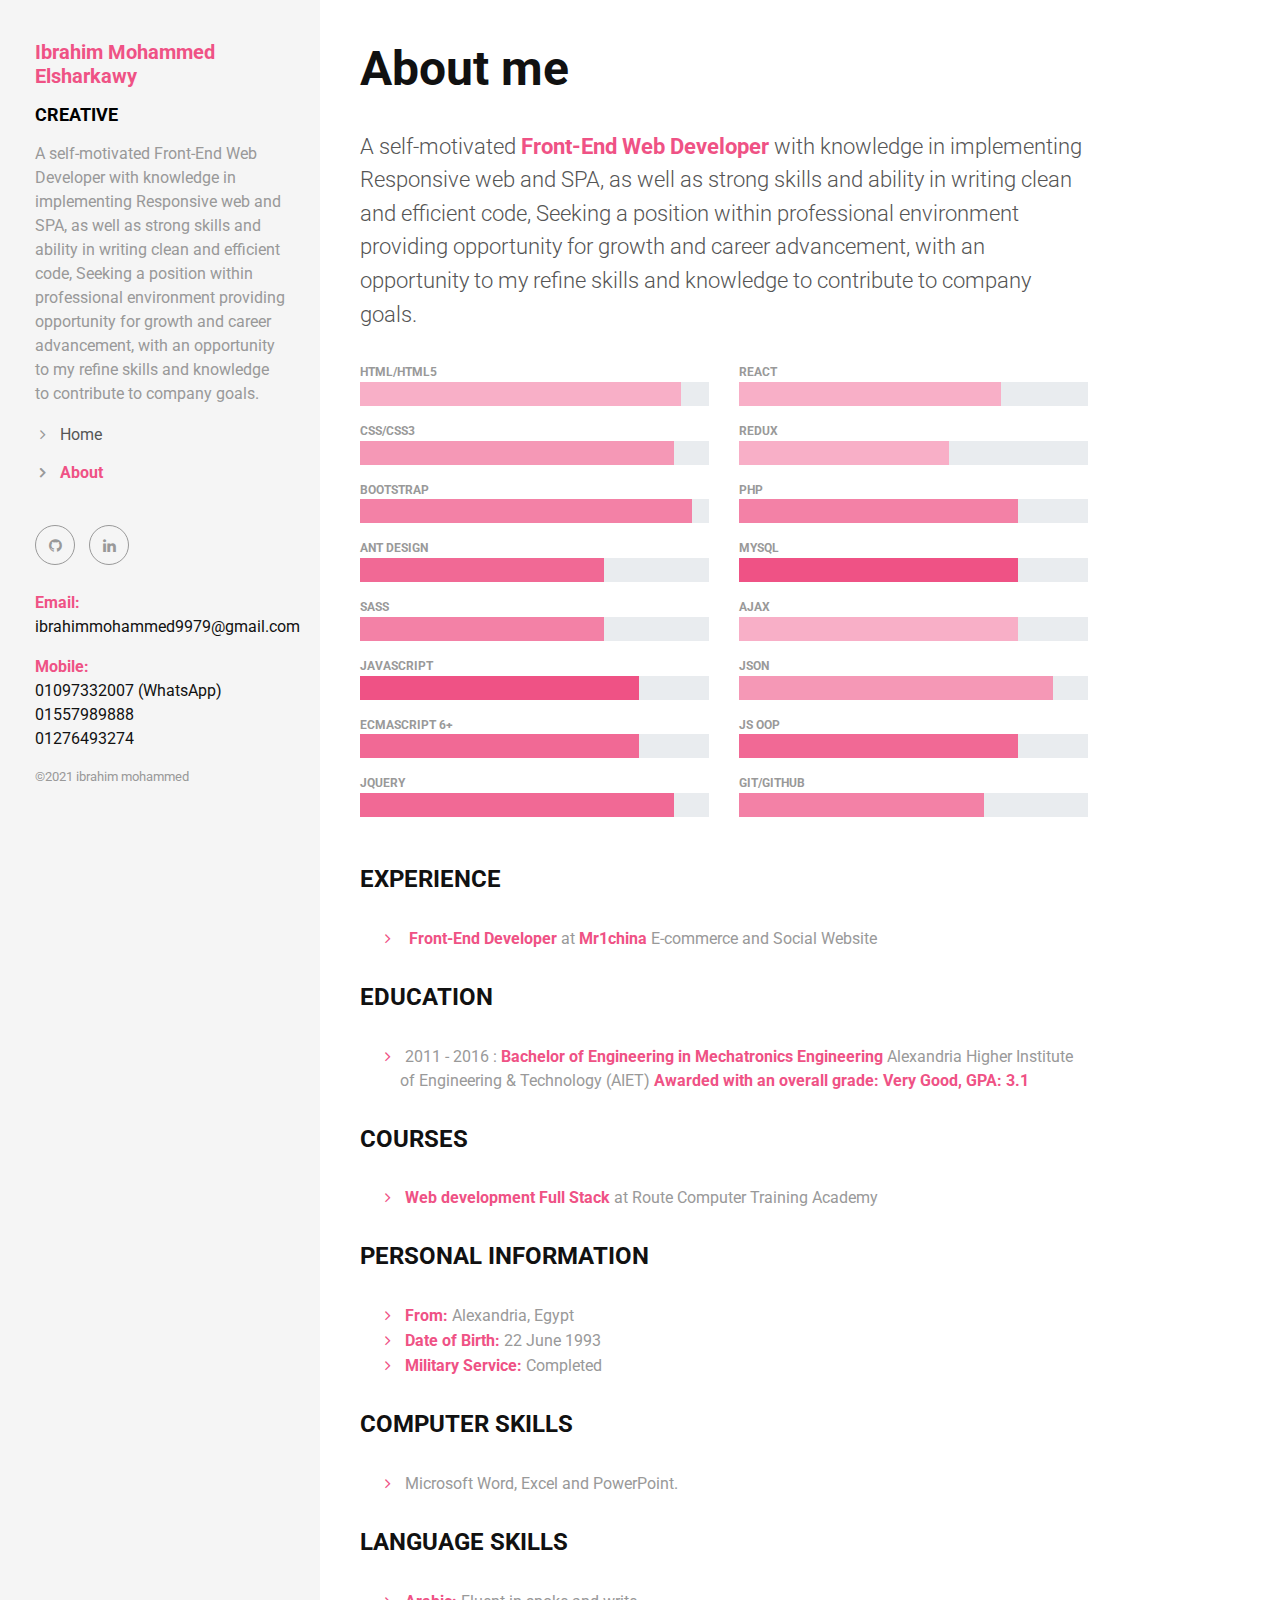
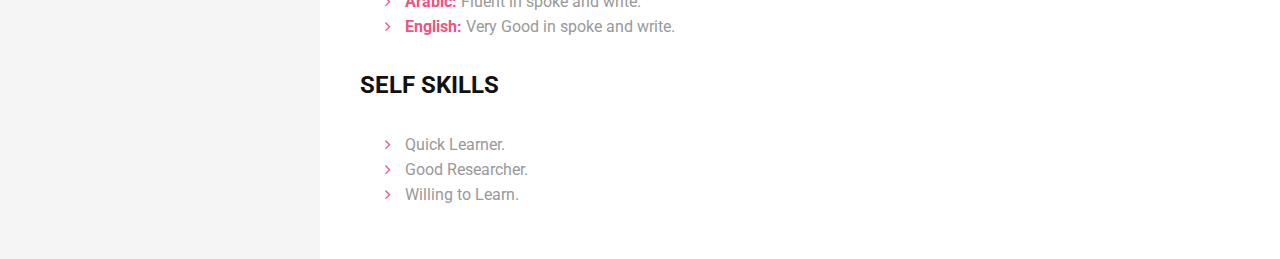
==== about.html @ ae492951 "ui" ====
<!DOCTYPE html>
<html>

</html>

<head>
  <meta charset="utf-8">
  <meta http-equiv="X-UA-Compatible" content="IE=edge">
  <title>Creative - Bootstrap Portfolio Theme by Bootstrapious.com</title>
  <meta name="description" content="">
  <meta name="viewport" content="width=device-width, initial-scale=1">
  <meta name="robots" content="all,follow">
  <!-- Bootstrap CSS-->
  <link rel="stylesheet" href="vendor/bootstrap/css/bootstrap.min.css">
  <!-- Font Awesome CSS-->
  <link rel="stylesheet" href="vendor/font-awesome/css/font-awesome.min.css">
  <!-- Google fonts - Roboto-->
  <link rel="stylesheet" href="https://fonts.googleapis.com/css?family=Roboto:400,300,700,400italic">
  <!-- owl carousel-->
  <link rel="stylesheet" href="vendor/owl.carousel/assets/owl.carousel.css">
  <link rel="stylesheet" href="vendor/owl.carousel/assets/owl.theme.default.css">
  <!-- theme stylesheet-->
  <link rel="stylesheet" href="css/style.default.css" id="theme-stylesheet">
  <!-- Custom stylesheet - for your changes-->
  <link rel="stylesheet" href="css/custom.css">
  <!-- Favicon-->
  <link rel="shortcut icon" href="img/favicon.png">
  <!-- Tweaks for older IEs-->
  <!--[if lt IE 9]>
    <script src="https://oss.maxcdn.com/html5shiv/3.7.3/html5shiv.min.js"></script>
    <script src="https://oss.maxcdn.com/respond/1.4.2/respond.min.js"></script><![endif]-->
</head>

<body>
  <div id="all">
    <div class="container-fluid">
      <div class="row row-offcanvas row-offcanvas-left">
        <!--   *** SIDEBAR ***-->
        <div id="sidebar" class="col-md-4 col-lg-3 sidebar-offcanvas">
          <div class="sidebar-content">
            <h5 class="pinkColor font-weight-bold">
              <a href="https://github.com/ibrahimmohammed11" target="-blank">
                Ibrahim Mohammed Elsharkawy
              </a>
            </h5>
            <h1 class="sidebar-heading"> <a href="index.html">Creative</a></h1>
            <p class="sidebar-p">
              A self-motivated Front-End Web Developer with knowledge in implementing Responsive web and SPA, as well as
              strong skills and ability in writing clean and efficient code, Seeking a position within professional
              environment providing opportunity for growth and career advancement, with an opportunity to my refine
              skills and knowledge to contribute to company goals.
            </p>
            <ul class="sidebar-menu">
              <!-- Link-->
              <li class="sidebar-item"><a href="index.html" class="sidebar-link">Home</a></li>
              <!-- Link-->
              <li class="sidebar-item"><a href="about.html" class="sidebar-link pinkColor font-weight-bold">About</a>
              </li>
            </ul>
            <p class="social">
              <a href="https://github.com/ibrahimmohammed11" target="-blank" data-animate-hover="pulse"
                class="external facebook">
                <i class="fa fa-github"></i>
              </a>
              <a href="https://www.linkedin.com/in/ibrahim-mohammed-306134209/" target="-blank"
                data-animate-hover="pulse" class="external gplus">
                <i class="fa fa-linkedin"></i>
              </a>
            </p>
            <p><span class="pinkColor font-weight-bold"> Email: </span>ibrahimmohammed9979@gmail.com</p>
            <ul class="list-unstyled"><span class="pinkColor font-weight-bold">Mobile:</span>
              <li>01097332007 (WhatsApp)</li>
              <li>01557989888</li>
              <li>01276493274</li>
            </ul>
            <div class="copyright text-center text-md-left">
              <p class="credit">&copy;2021 ibrahim mohammed</p>
            </div>
          </div>
        </div>
        <!--   *** SIDEBAR END ***  -->
        <!--   *** DETAIL ***-->
        <div class="col-md-8 col-lg-9 content-column white-background">
          <div class="small-navbar d-flex d-md-none">
            <button type="button" data-toggle="offcanvas" class="btn btn-outline-primary"> <i
                class="fa fa-align-left mr-2"></i>Menu</button>
            <h1 class="small-navbar-heading"> <a href="index.html">Creative </a></h1>
          </div>
          <div class="row">
            <div class="col-xl-10">
              <div class="content-column-content">
                <h1>About me</h1>
                <p class="lead">A self-motivated <strong class="pinkColor">Front-End Web Developer</strong> with
                  knowledge in implementing
                  Responsive web
                  and SPA, as well as strong skills and ability in writing clean and efficient code, Seeking a position
                  within professional environment providing opportunity for growth and career advancement, with an
                  opportunity to my refine skills and knowledge to contribute to company goals.</p>
                <div class="row">
                  <div class="col-lg-6">
                    <div class="skill-item">
                      <div class="progress-title">HTML/HTML5</div>
                      <div class="progress">
                        <div role="progressbar" aria-valuenow="92" aria-valuemin="0" aria-valuemax="100"
                          style="width: 92%;" class="progress-bar progress-bar-skill1"><span class="sr-only">92</span>
                        </div>
                      </div>
                    </div>
                    <div class="skill-item">
                      <div class="progress-title">CSS/CSS3</div>
                      <div class="progress">
                        <div role="progressbar" aria-valuenow="90" aria-valuemin="0" aria-valuemax="100"
                          style="width: 90%;" class="progress-bar progress-bar-skill2"><span class="sr-only">90</span>
                        </div>
                      </div>
                    </div>
                    <div class="skill-item">
                      <div class="progress-title">Bootstrap</div>
                      <div class="progress">
                        <div role="progressbar" aria-valuenow="95" aria-valuemin="0" aria-valuemax="100"
                          style="width: 95%;" class="progress-bar progress-bar-skill3"><span class="sr-only">95</span>
                        </div>
                      </div>
                    </div>
                    <div class="skill-item">
                      <div class="progress-title">Ant Design</div>
                      <div class="progress">
                        <div role="progressbar" aria-valuenow="70" aria-valuemin="0" aria-valuemax="100"
                          style="width: 70%;" class="progress-bar progress-bar-skill4"><span class="sr-only">70</span>
                        </div>
                      </div>
                    </div>
                    <div class="skill-item">
                      <div class="progress-title">SASS</div>
                      <div class="progress">
                        <div role="progressbar" aria-valuenow="70" aria-valuemin="0" aria-valuemax="100"
                          style="width: 70%;" class="progress-bar progress-bar-skill3"><span class="sr-only">70</span>
                        </div>
                      </div>
                    </div>
                    <div class="skill-item">
                      <div class="progress-title">JavaScript</div>
                      <div class="progress">
                        <div role="progressbar" aria-valuenow="80" aria-valuemin="0" aria-valuemax="100"
                          style="width: 80%;" class="progress-bar progress-bar-skill5"><span class="sr-only">80</span>
                        </div>
                      </div>
                    </div>

                    <div class="skill-item">
                      <div class="progress-title">ECMAScript 6+</div>
                      <div class="progress">
                        <div role="progressbar" aria-valuenow="80" aria-valuemin="0" aria-valuemax="100"
                          style="width: 80%;" class="progress-bar progress-bar-skill4"><span class="sr-only">80</span>
                        </div>
                      </div>
                    </div>
                    <div class="skill-item">
                      <div class="progress-title">jQuery</div>
                      <div class="progress">
                        <div role="progressbar" aria-valuenow="90" aria-valuemin="0" aria-valuemax="100"
                          style="width: 90%;" class="progress-bar progress-bar-skill4"><span class="sr-only">90</span>
                        </div>
                      </div>
                    </div>




                  </div>
                  <div class="col-md-6">

                    <div class="skill-item">
                      <div class="progress-title">REACT</div>
                      <div class="progress">
                        <div role="progressbar" aria-valuenow="75" aria-valuemin="0" aria-valuemax="100"
                          style="width: 75%;" class="progress-bar progress-bar-skill1"><span class="sr-only">75</span>
                        </div>
                      </div>
                    </div>
                    <div class="skill-item">
                      <div class="progress-title">Redux</div>
                      <div class="progress">
                        <div role="progressbar" aria-valuenow="60" aria-valuemin="0" aria-valuemax="100"
                          style="width: 60%;" class="progress-bar progress-bar-skill1"><span class="sr-only">60</span>
                        </div>
                      </div>
                    </div>
                    <div class="skill-item">
                      <div class="progress-title">PHP</div>
                      <div class="progress">
                        <div role="progressbar" aria-valuenow="80" aria-valuemin="0" aria-valuemax="100"
                          style="width: 80%;" class="progress-bar progress-bar-skill3"><span class="sr-only">80</span>
                        </div>
                      </div>
                    </div>

                    <div class="skill-item">
                      <div class="progress-title">MySQL</div>
                      <div class="progress">
                        <div role="progressbar" aria-valuenow="80" aria-valuemin="0" aria-valuemax="100"
                          style="width: 80%;" class="progress-bar progress-bar-skill5"><span class="sr-only">80</span>
                        </div>
                      </div>
                    </div>

                    <div class="skill-item">
                      <div class="progress-title">Ajax</div>
                      <div class="progress">
                        <div role="progressbar" aria-valuenow="80" aria-valuemin="0" aria-valuemax="100"
                          style="width: 80%;" class="progress-bar progress-bar-skill1"><span class="sr-only">80</span>
                        </div>
                      </div>
                    </div>

                    <div class="skill-item">
                      <div class="progress-title">JSON</div>
                      <div class="progress">
                        <div role="progressbar" aria-valuenow="90" aria-valuemin="0" aria-valuemax="100"
                          style="width: 90%;" class="progress-bar progress-bar-skill2"><span class="sr-only">90</span>
                        </div>
                      </div>
                    </div>

                    <div class="skill-item">
                      <div class="progress-title">JS OOP</div>
                      <div class="progress">
                        <div role="progressbar" aria-valuenow="80" aria-valuemin="0" aria-valuemax="100"
                          style="width: 80%;" class="progress-bar progress-bar-skill4"><span class="sr-only">80</span>
                        </div>
                      </div>
                    </div>
                    <div class="skill-item">
                      <div class="progress-title">Git/GitHub</div>
                      <div class="progress">
                        <div role="progressbar" aria-valuenow="70" aria-valuemin="0" aria-valuemax="100"
                          style="width: 70%;" class="progress-bar progress-bar-skill3"><span class="sr-only">70</span>
                        </div>
                      </div>
                    </div>
                  </div>
                </div>
                <h4 class="text-uppercase">Experience</h4>
                <ul>
                  <li>
                    <strong class="pinkColor">Front-End Developer</strong>
                    at <strong class="pinkColor">
                      <a href="https://mr1china.com/" target="-blank">Mr1china</a>
                    </strong> E-commerce and Social Website
                  </li>

                </ul>
                <h4 class="text-uppercase">Education</h4>
                <ul>
                  <li>2011 - 2016 : <strong class="pinkColor">Bachelor of Engineering in Mechatronics
                      Engineering</strong>
                    Alexandria Higher Institute of Engineering & Technology (AIET)
                    <strong class="pinkColor">Awarded with an overall grade: Very Good, GPA: 3.1</strong>
                  </li>
                </ul>
                <h4 class="text-uppercase">Courses</h4>
                <ul>
                  <li><strong class="pinkColor">Web development Full Stack</strong> at Route Computer Training Academy
                  </li>
                </ul>
                <h4 class="text-uppercase">Personal Information</h4>
                <ul>
                  <li><strong class="pinkColor">From: </strong> Alexandria, Egypt</li>
                  <li><strong class="pinkColor">Date of Birth:</strong> 22 June 1993</li>
                  <li><strong class="pinkColor">Military Service:</strong> Completed</li>
                </ul>
                <h4 class="text-uppercase">Computer Skills</h4>
                <ul>
                  <li>Microsoft Word, Excel and PowerPoint.</li>
                </ul>
                <h4 class="text-uppercase">Language Skills</h4>
                <ul>
                  <li><strong class="pinkColor">Arabic:</strong> Fluent in spoke and write.</li>
                  <li><strong class="pinkColor">English:</strong> Very Good in spoke and write.</li>
                </ul>
                <h4 class="text-uppercase">Self Skills</h4>
                <ul>
                  <li>Quick Learner.</li>
                  <li>Good Researcher.</li>
                  <li>Willing to Learn.</li>
                </ul>
              </div>
            </div>
          </div>
        </div>
      </div>
    </div>
  </div>
  <!-- JavaScript files-->
  <script src="vendor/jquery/jquery.min.js"></script>
  <script src="vendor/popper.js/umd/popper.min.js"> </script>
  <script src="vendor/bootstrap/js/bootstrap.min.js"></script>
  <script src="vendor/jquery.cookie/jquery.cookie.js"> </script>
  <script src="vendor/owl.carousel/owl.carousel.min.js"></script>
  <script src="vendor/masonry-layout/masonry.pkgd.min.js"></script>
  <script src="js/front.js"></script>
</body>
---- css/style.default.css ----
/*
=========================================
=========================================

   Bootstrapious Boilerplate Template

=========================================
========================================= */
/*

=========================================================
    GENERAL
=========================================================

*/
html,
body {
  overflow-x: hidden;
}

strong {
  font-weight: 700;
}

header {
  z-index: 1000;
}

section {
  position: relative;
  padding-top: 0.625rem;
  padding-bottom: 0.625rem;
}

section.background-gray-lighter {
  background: #eee;
}

section.background-gray-lightest {
  background: #f5f5f5;
  border-top: solid 1px #eee;
  border-bottom: solid 1px #eee;
}

section.background-secondary {
  background: #60c5ba;
  border-top: solid 1px #338c82;
  border-bottom: solid 1px #338c82;
}

.section-inverse {
  color: #fff;
}

.section-inverse h1,
.section-inverse h2,
.section-inverse h3,
.section-inverse h4,
.section-inverse h5,
.section-inverse h6 {
  color: #fff;
}

.section-inverse .heading:after {
  background: #fff;
}

.no-space .box {
  margin: 0 -0.9375rem;
}

.margin-top {
  margin-top: 1.875rem;
}

.margin-top--big {
  margin-top: 3.75rem !important;
}

.margin-bottom {
  margin-bottom: 1.875rem;
}

.margin-bottom--big {
  margin-bottom: 3.75rem !important;
}

.padding--small {
  padding-top: 1.875rem;
  padding-bottom: 1.875rem;
}

.weight-300 {
  font-weight: 300 !important;
}

.weight-500 {
  font-weight: 500 !important;
}

.weight-700 {
  font-weight: 700 !important;
}

.text-gray {
  color: #555;
}

.text-gray-light {
  color: #999;
}

.text-gray-lighter {
  color: #eee;
}

a,
button {
  -webkit-transition: all 0.2s;
  transition: all 0.2s;
}

.clickable {
  cursor: pointer !important;
}

.required {
  color: #ef5285;
}

.accent {
  color: #ef5285;
}

.icon {
  display: inline-block;
  width: 3.75rem;
  height: 3.75rem;
  line-height: 3.75rem;
  border-radius: 1.875rem;
  border: solid 1px #ef5285;
  color: #ef5285;
  -webkit-transition: all 0.3s;
  transition: all 0.3s;
  font-size: 1.875rem;
  margin: 0 auto 1.875rem;
  text-align: center;
}

.icon.brand-secondary {
  border-color: #60c5ba;
  color: #60c5ba;
}

.icon.brand-terciary {
  border-color: #008c9e;
  color: #008c9e;
}

.icon.brand-four {
  border-color: #feee7d;
  color: #feee7d;
}

/*

=========================================================
SIDEBAR + RIGHT COLUMN
=========================================================

*/
#sidebar {
  padding-top: 2.5rem;
}

@media (min-width: 576px) {
  .sidebar-content {
    padding-left: 1.25rem;
    padding-right: 1.25rem;
  }
}

.sidebar-heading {
  font-size: 1.125rem;
  text-transform: uppercase;
}

.sidebar-heading a {
  color: #000;
  text-decoration: none;
  -webkit-transition: all 0.3s;
  transition: all 0.3s;
}

.sidebar-heading a:hover {
  border-bottom: dotted 1px #ef5285;
  color: #000;
  text-decoration: none;
}

.sidebar-p {
  color: #999;
  font-size: 0.875;
}

.sidebar-menu {
  list-style-type: none;
  padding-left: 1.25rem;
  margin-bottom: 2.5rem;
}

.sidebar-item {
  margin-bottom: 0.85rem;
}

.sidebar-item.active > a, .sidebar-item.current-menu-item > a {
  color: #ef5285;
  font-weight: bold;
}

.sidebar-item.active:before, .sidebar-item.current-menu-item:before {
  color: #ef5285;
}

.sidebar-item a:hover {
  text-decoration: none;
  color: #ef5285;
}

.sidebar-item .sub-menu {
  list-style: none;
  padding-left: 0.625rem;
  margin: 0.625rem 0;
}

.sidebar-item .sub-menu a {
  color: #999;
}

.sidebar-item .sub-menu a:hover {
  color: #ef5285;
}

.sidebar-item .sub-menu li.active > a,
.sidebar-item .sub-menu li.current-menu-item > a {
  color: #ef5285;
  font-weight: bold;
}

.sidebar-item .sub-menu li.active:before,
.sidebar-item .sub-menu li.current-menu-item:before {
  color: #ef5285;
}

.sidebar-link {
  color: #555;
}

.sidebar-link:before {
  font-family: 'FontAwesome';
  content: '\f105';
  margin: 0 0.85rem 0 -0.9375rem;
  color: #999;
}

.sidebar-link.active {
  color: #ef5285;
  font-weight: bold;
}

.sidebar-link.active::before {
  color: #ef5285;
}

.sidebar-link:hover::before {
  color: #ef5285;
}

.content-column {
  padding-top: 2.5rem;
  padding-left: 1.25rem;
  padding-right: 1.25rem;
  padding-bottom: 1.25rem;
}

@media (min-width: 768px) {
  .content-column {
    padding-left: 2.5rem;
    padding-right: 2.5rem;
  }
}

.content-column.white-background {
  background: #fff;
  min-height: 100vh;
}

.grid {
  padding-top: 0.85rem;
  overflow: hidden;
}

.content-column-content p.lead {
  color: #555;
}

.content-column-content p,
.content-column-content li {
  color: #999;
}

.content-column-content ul li {
  list-style-type: none;
}

.content-column-content ul li:before {
  font-family: 'FontAwesome';
  content: '\f105';
  margin: 0 0.85rem 0 -0.9375rem;
  color: #ef5285;
}

.content-column-content h1,
.content-column-content h2,
.content-column-content h3,
.content-column-content h4,
.content-column-content h5,
.content-column-content h6,
.content-column-content p,
.content-column-content form,
.content-column-content ul,
.content-column-content ol {
  margin-bottom: 2rem;
}

.small-navbar {
  width: 100%;
  -webkit-box-pack: justify;
  -ms-flex-pack: justify;
  justify-content: space-between;
  -webkit-box-align: center;
  -ms-flex-align: center;
  align-items: center;
  margin-bottom: 2rem;
}

.small-navbar-heading {
  display: block;
  font-size: 1.125rem;
  text-transform: uppercase;
  margin-bottom: 0 !important;
}

.small-navbar-heading a {
  color: #000;
  text-decoration: none;
  -webkit-transition: all 0.3s;
  transition: all 0.3s;
}

.small-navbar-heading a:hover {
  border-bottom: dotted 1px #ef5285;
  color: #000;
  text-decoration: none;
}

/*

=========================================================
OFF-CANVAS SIDEBAR BEHAVIOUR
=========================================================

*/
@media (max-width: 767.98px) {
  .row-offcanvas {
    position: relative;
    -webkit-transition: all .25s ease-out;
    transition: all .25s ease-out;
    opacity: 1;
  }
  .row-offcanvas-right {
    right: 0;
  }
  .row-offcanvas-left {
    left: 0;
  }
  .row-offcanvas-right .sidebar-offcanvas {
    right: -50%;
    /* 6 columns */
  }
  .row-offcanvas-left .sidebar-offcanvas {
    left: -48%;
    /* 6 columns */
  }
  .row-offcanvas-right.active {
    right: 50%;
    /* 6 columns */
  }
  .row-offcanvas-left.active {
    left: 50%;
    /* 6 columns */
  }
  .sidebar-offcanvas {
    position: absolute;
    top: 0;
    width: 50%;
    /* 6 columns */
  }
}

/*

=========================================================
SERVICES / INTEGRATIONS
=========================================================

*/
.services {
  margin-top: 5rem;
  text-align: center;
}

.services .services-heading {
  text-transform: uppercase;
  font-size: 1.125rem;
  font-weight: 400;
  color: #999;
  margin-bottom: 2.5rem;
}

.services .heading {
  font-size: 1.125rem;
  font-weight: 700;
  margin-bottom: 1.25rem;
  text-align: center;
}

.services .heading:after {
  content: " ";
  display: block;
  width: 6.25rem;
  height: 1px;
  margin: 1.25rem auto 1.25rem;
  background: #ef5285;
}

.services p {
  font-size: 0.875rem;
  line-height: 1.5;
  margin-bottom: 3.75rem;
  color: #999;
}

/*

=========================================================
CUSTOMERS
=========================================================

*/
.customer {
  text-align: center;
}

.customer img {
  display: inline-block;
  margin-top: 0.625rem;
  margin-bottom: 0.625rem;
  -webkit-filter: grayscale(100%);
  filter: grayscale(100%);
}

.customer img:hover {
  -webkit-filter: grayscale(0);
  filter: grayscale(0);
}

/*

=========================================================
SIGN UP FORM
=========================================================

*/
@media (max-width: 767.98px) {
  .sign-up-form .form-control {
    margin-bottom: 1.25rem;
  }
  .sign-up-form .btn {
    margin-bottom: 1.25rem;
  }
}

label {
  font-weight: normal;
  color: #555;
  font-size: 0.875rem;
  text-transform: uppercase;
  letter-spacing: .1rem;
}

/*

=========================================================
SOCIAL LINKS
=========================================================

*/
.contact-form {
  margin-bottom: 1.25rem;
}

p.social {
  margin-top: 1.25rem;
}

p.social a {
  margin: 0 0.625rem 0.625rem 0;
  color: #fff;
  display: inline-block;
  width: 2.5rem;
  height: 2.5rem;
  border-radius: 1.25rem;
  line-height: 2.5rem;
  font-size: 0.9375rem;
  text-align: center;
  -webkit-transition: all 0.3s;
  transition: all 0.3s;
  vertical-align: bottom;
  border: solid 1px #999;
  color: #999;
  transition: all 0.3s;
  /*
             &.facebook {background-color: #4460ae; border-color: #4460ae;}
             &.gplus {background-color: #c21f25; border-color: #c21f25;}
             &.twitter {background-color: #3cf; border-color: #3cf;}
             &.instagram {background-color: #cd4378; border-color: #cd4378;}
             &.email {background-color: #4a7f45; border-color: #4a7f45;}
             &.link {background-color: #871AFF; border-color: #871AFF;}
             */
}

p.social a:hover {
  color: #ef5285;
  border-color: #ef5285;
}

p.social a i {
  vertical-align: bottom;
  line-height: 2.5rem;
}

p.social.social--outline a {
  background: transparent;
}

p.social.social--outline a.facebook {
  color: #4460ae;
  border-color: #4460ae;
}

p.social.social--outline a.gplus {
  color: #c21f25;
  border-color: #c21f25;
}

p.social.social--outline a.twitter {
  color: #3cf;
  border-color: #3cf;
}

p.social.social--outline a.instagram {
  color: #cd4378;
  border-color: #cd4378;
}

p.social.social--outline a.email {
  color: #4a7f45;
  border-color: #4a7f45;
}

p.social.social--outline a.link {
  color: #871AFF;
  border-color: #871AFF;
}

p.social.social--big a {
  width: 3.75rem;
  height: 3.75rem;
  border-radius: 1.875rem;
  line-height: 3.75rem;
  font-size: 1.56rem;
}

p.social.social--big i {
  line-height: 3.75rem;
}

/*

=========================================================
COPYRIGHT
=========================================================

*/
.copyright {
  color: #999;
  font-size: 0.8125rem;
}

.copyright p.credit {
  margin-bottom: 0.625rem;
}

.copyright p.credit a {
  color: #999;
}

/*

=========================================================
MAIN PORTFOLIO SLIDER
=========================================================

*/
#main-slider {
  margin-bottom: 2.5rem;
}

#main-slider ul li div {
  width: 100%;
}

#main-slider .owl-wrapper-outer {
  -webkit-box-shadow: 0 1px 0.85rem #ccc;
  box-shadow: 0 1px 0.85rem #ccc;
}

#main-slider .owl-controls .owl-buttons {
  display: none;
}

#main-slider .owl-controls .owl-page.active span,
#main-slider .owl-controls.clickable .owl-page:hover span {
  background: #ef5285;
}

/*

=========================================================
ABOUT
=========================================================

*/
.progress-title {
  text-align: left;
  font-weight: 700;
  text-transform: uppercase;
  color: #999;
  font-size: 0.78rem;
}

.progress-bar-skill1 {
  background: #f8afc7;
}

.progress-bar-skill2 {
  background: #f598b6;
}

.progress-bar-skill3 {
  background: #f381a6;
}

.progress-bar-skill4 {
  background: #f16995;
}

.progress-bar-skill5 {
  background: #ef5285;
}

.skill-item {
  margin-bottom: 1rem;
}

.skill-item:last-of-type {
  margin-bottom: 3rem;
}

.progress {
  height: 1.5rem;
  border-radius: 0;
}

/* breadcrumbs */
.breadcrumb {
  font-family: "Roboto", Helvetica, Arial, sans-serif;
  text-transform: uppercase;
  text-align: center;
  font-size: 0.875rem;
}

.masonry-item {
  margin-bottom: 2rem;
}

.tile-link {
  position: absolute;
  cursor: pointer;
  width: 100%;
  height: 100%;
  left: 0;
  top: 0;
  z-index: 30;
}

.box-masonry {
  background: #fff;
  position: relative;
  -webkit-box-shadow: 0 0 5px #ccc;
  box-shadow: 0 0 5px #ccc;
  -webkit-transition: all 0.3s;
  transition: all 0.3s;
  overflow: hidden;
  text-overflow: ellipsis;
  margin-bottom: 2rem;
}

.box-masonry h4 {
  font-size: 1rem;
  line-height: 1.5;
  font-weight: 700;
  text-transform: uppercase;
  letter-spacing: 0.1em;
}

.box-masonry h4 a {
  color: #000;
  border-bottom: solid 1px transparent;
}

.box-masonry h4 a:hover {
  border-bottom: dotted 1px #ef5285;
  color: #000;
  text-decoration: none;
}

.box-masonry .box-masonry-text {
  padding: 1rem 1.25rem 1rem;
}

.box-masonry .box-masonry-text p {
  color: #999;
  font-size: 0.95rem;
}

.box-masonry .box-masonry-hover-text-header {
  position: absolute;
  left: 0;
  right: 0;
  top: 0;
  padding: 1rem 1.25rem 1rem;
  opacity: 0;
  -webkit-transition: all 0.3s;
  transition: all 0.3s;
  color: #555;
}

.box-masonry .box-masonry-hover-text-header p {
  font-size: 0.875rem;
}

.box-masonry .box-masonry-hover-text-header h4 a {
  color: #555;
}

.box-masonry .box-masonry-hover-center {
  position: absolute;
  width: 100%;
  top: 30%;
  opacity: 0;
  padding-left: 1.25rem;
  -webkit-transition: all 0.3s;
  transition: all 0.3s;
  text-align: center;
}

.box-masonry .box-masonry-hover-center .see-more-icon {
  color: #555;
  font-size: 3.125rem;
}

.box-masonry:hover {
  margin-top: -5px;
  -webkit-box-shadow: 0 2px 20px rgba(0, 0, 0, 0.2);
  box-shadow: 0 2px 20px rgba(0, 0, 0, 0.2);
}

.box-masonry:hover .box-masonry-hover-text-header {
  opacity: 1;
}

.box-masonry:hover .box-masonry-hover-center {
  opacity: 1;
}

.box-masonry:hover .box-masonry-image.with-hover-overlay:before {
  opacity: 0.8;
}

.box-masonry:hover .box-masonry-image.with-hover-icon:after {
  opacity: 0.7;
}

.box-masonry h2:last-child,
.box-masonry p:last-child {
  margin-bottom: 0;
}

.box-masonry .box-masonry-image {
  display: block;
  position: relative;
  min-height: 6.25rem;
  background: #ccc;
}

.box-masonry .box-masonry-image.with-hover-overlay:before {
  display: block;
  position: absolute;
  content: " ";
  background: #fff;
  opacity: 0;
  width: 100%;
  height: 100%;
  left: 0;
  top: 0;
  -webkit-transition: all 0.3s;
  transition: all 0.3s;
}

.box-masonry .box-masonry-image.with-hover-icon:after {
  display: block;
  position: absolute;
  width: 100%;
  left: 0;
  top: 50%;
  -webkit-transform: translate(0, -50%);
  transform: translate(0, -50%);
  opacity: 0;
  -webkit-transition: all 0.3s;
  transition: all 0.3s;
  font-family: 'FontAwesome';
  content: '\f105';
  text-align: center;
  font-size: 3.125rem;
  color: #555;
}

.box-masonry .box-masonry-image:hover {
  text-decoration: none;
}

.comment-list {
  list-style-type: none;
  padding-left: 0;
}

.comment-list li:before {
  content: "";
  display: none;
  margin: 0;
}

.comments-title {
  text-transform: uppercase;
  color: #999;
  font-size: 1.5rem;
}

.comment-body {
  margin-bottom: 1.25rem;
}

.comment-meta {
  clear: both;
  margin-bottom: 1.25rem;
}

.comment-author {
  font-family: inherit;
  text-transform: uppercase;
  color: #999;
  font-size: 0.875rem;
  float: left;
}

.comment-metadata {
  float: right;
  font-family: inherit;
  text-transform: uppercase;
  color: #999;
  font-size: 0.875rem;
}

.comment-content {
  font-weight: 300;
}

.comment-reply-link {
  font-size: 0.875rem;
}

.avatar {
  border-radius: 50%;
}

.comment-respond {
  margin-top: 2.5rem;
}

.post-navigation {
  margin-bottom: 2.5rem;
}

.comment-reply-title {
  font-size: 1.5rem;
}

.entry-meta {
  color: #999;
  font-size: 0.875rem;
}

.owl-theme .owl-dots .owl-dot span {
  width: 12px;
  height: 12px;
}

.owl-theme .owl-dots .owl-dot {
  outline: none;
}

.owl-theme .owl-dots .owl-dot.active span,
.owl-theme .owl-dots .owl-dot:hover span {
  background: #ef5285;
}

/*

=====================
STYLE SWITCHER FOR DEMO
=====================

*/
#style-switch-button {
  position: fixed;
  bottom: 120px;
  left: 0px;
  border-radius: 0;
  z-index: 2;
  color: #fff;
}

#style-switch {
  width: 300px;
  padding: 20px;
  position: fixed;
  bottom: 160px;
  left: 0;
  background: #fff;
  border: solid 1px #555;
  z-index: 2000;
}

#style-switch h4 {
  color: #252525;
}

/* ========================================= 
   
      THEMING OF THE BOOTSTRAP COMPONENTS           

   ========================================= 
   
    1 - NAVBAR
    2 - BUTTONS
    3 - TYPE
    4 - PAGINATION
    5 - UTILITIES
    6 - FORMS
    7 - CODE
    8 - NAV
    9 - CARD
    10 - DROPDOWNS
   
*/
/*
 * 1. NAVBAR
 */
.navbar {
  padding: 0.5rem 1rem;
}

.navbar-brand {
  display: inline-block;
  padding-top: 0.3125rem;
  padding-bottom: 0.3125rem;
  margin-right: 1rem;
  font-size: 1.25rem;
}

.navbar-toggler {
  padding: 0.25rem 0.75rem;
  font-size: 1.25rem;
  line-height: 1;
  border: 1px solid transparent;
  border-radius: 0;
}

.navbar-light .navbar-brand {
  color: rgba(0, 0, 0, 0.9);
}

.navbar-light .navbar-brand:hover, .navbar-light .navbar-brand:focus {
  color: rgba(0, 0, 0, 0.9);
}

.navbar-light .navbar-nav .nav-link {
  color: rgba(0, 0, 0, 0.5);
}

.navbar-light .navbar-nav .nav-link:hover, .navbar-light .navbar-nav .nav-link:focus {
  color: rgba(0, 0, 0, 0.7);
}

.navbar-light .navbar-nav .nav-link.disabled {
  color: rgba(0, 0, 0, 0.3);
}

.navbar-light .navbar-nav .show > .nav-link,
.navbar-light .navbar-nav .active > .nav-link,
.navbar-light .navbar-nav .nav-link.show,
.navbar-light .navbar-nav .nav-link.active {
  color: rgba(0, 0, 0, 0.9);
}

.navbar-light .navbar-toggler {
  color: rgba(0, 0, 0, 0.5);
  border-color: rgba(0, 0, 0, 0.1);
}

.navbar-light .navbar-toggler-icon {
  background-image: url("data:image/svg+xml;charset=utf8,%3Csvg viewBox='0 0 30 30' xmlns='http://www.w3.org/2000/svg'%3E%3Cpath stroke='rgba(0, 0, 0, 0.5)' stroke-width='2' stroke-linecap='round' stroke-miterlimit='10' d='M4 7h22M4 15h22M4 23h22'/%3E%3C/svg%3E");
}

.navbar-light .navbar-text {
  color: rgba(0, 0, 0, 0.5);
}

.navbar-dark .navbar-brand {
  color: #fff;
}

.navbar-dark .navbar-brand:hover, .navbar-dark .navbar-brand:focus {
  color: #fff;
}

.navbar-dark .navbar-nav .nav-link {
  color: rgba(255, 255, 255, 0.5);
}

.navbar-dark .navbar-nav .nav-link:hover, .navbar-dark .navbar-nav .nav-link:focus {
  color: rgba(255, 255, 255, 0.75);
}

.navbar-dark .navbar-nav .nav-link.disabled {
  color: rgba(255, 255, 255, 0.25);
}

.navbar-dark .navbar-nav .show > .nav-link,
.navbar-dark .navbar-nav .active > .nav-link,
.navbar-dark .navbar-nav .nav-link.show,
.navbar-dark .navbar-nav .nav-link.active {
  color: #fff;
}

.navbar-dark .navbar-toggler {
  color: rgba(255, 255, 255, 0.5);
  border-color: rgba(255, 255, 255, 0.1);
}

.navbar-dark .navbar-toggler-icon {
  background-image: url("data:image/svg+xml;charset=utf8,%3Csvg viewBox='0 0 30 30' xmlns='http://www.w3.org/2000/svg'%3E%3Cpath stroke='rgba(255, 255, 255, 0.5)' stroke-width='2' stroke-linecap='round' stroke-miterlimit='10' d='M4 7h22M4 15h22M4 23h22'/%3E%3C/svg%3E");
}

.navbar-dark .navbar-text {
  color: rgba(255, 255, 255, 0.5);
}

/*
 * 2. BUTTONS
 */
.btn {
  font-weight: 400;
  border: 1px solid transparent;
  padding: 0.375rem 0.75rem;
  font-size: 1rem;
  line-height: 1.5;
  border-radius: 0;
  -webkit-transition: color 0.15s ease-in-out, background-color 0.15s ease-in-out, border-color 0.15s ease-in-out, -webkit-box-shadow 0.15s ease-in-out;
  transition: color 0.15s ease-in-out, background-color 0.15s ease-in-out, border-color 0.15s ease-in-out, -webkit-box-shadow 0.15s ease-in-out;
  transition: color 0.15s ease-in-out, background-color 0.15s ease-in-out, border-color 0.15s ease-in-out, box-shadow 0.15s ease-in-out;
  transition: color 0.15s ease-in-out, background-color 0.15s ease-in-out, border-color 0.15s ease-in-out, box-shadow 0.15s ease-in-out, -webkit-box-shadow 0.15s ease-in-out;
}

@media screen and (prefers-reduced-motion: reduce) {
  .btn {
    -webkit-transition: none;
    transition: none;
  }
}

.btn:focus, .btn.focus {
  -webkit-box-shadow: 0 0 0 0.2rem rgba(239, 82, 133, 0.25);
  box-shadow: 0 0 0 0.2rem rgba(239, 82, 133, 0.25);
}

.btn.disabled, .btn:disabled {
  opacity: 0.65;
}

.btn:not(:disabled):not(.disabled):active, .btn:not(:disabled):not(.disabled).active {
  background-image: none;
}

.btn-link {
  font-weight: 400;
  color: #ef5285;
}

.btn-link:hover {
  color: #e01557;
  text-decoration: underline;
}

.btn-link:focus, .btn-link.focus {
  text-decoration: underline;
}

.btn-link:disabled, .btn-link.disabled {
  color: #222;
}

.btn-primary {
  color: #fff;
  background-color: #ef5285;
  border-color: #ef5285;
}

.btn-primary:hover {
  color: #fff;
  background-color: #ec2f6c;
  border-color: #eb2364;
}

.btn-primary:focus, .btn-primary.focus {
  -webkit-box-shadow: 0 0 0 0.2rem rgba(239, 82, 133, 0.5);
  box-shadow: 0 0 0 0.2rem rgba(239, 82, 133, 0.5);
}

.btn-primary.disabled, .btn-primary:disabled {
  color: #fff;
  background-color: #ef5285;
  border-color: #ef5285;
}

.btn-primary:not(:disabled):not(.disabled):active, .btn-primary:not(:disabled):not(.disabled).active,
.show > .btn-primary.dropdown-toggle {
  color: #fff;
  background-color: #eb2364;
  border-color: #ea185c;
}

.btn-primary:not(:disabled):not(.disabled):active:focus, .btn-primary:not(:disabled):not(.disabled).active:focus,
.show > .btn-primary.dropdown-toggle:focus {
  -webkit-box-shadow: 0 0 0 0.2rem rgba(239, 82, 133, 0.5);
  box-shadow: 0 0 0 0.2rem rgba(239, 82, 133, 0.5);
}

.btn-secondary {
  color: #fff;
  background-color: #222;
  border-color: #222;
}

.btn-secondary:hover {
  color: #fff;
  background-color: #0f0f0f;
  border-color: #090909;
}

.btn-secondary:focus, .btn-secondary.focus {
  -webkit-box-shadow: 0 0 0 0.2rem rgba(34, 34, 34, 0.5);
  box-shadow: 0 0 0 0.2rem rgba(34, 34, 34, 0.5);
}

.btn-secondary.disabled, .btn-secondary:disabled {
  color: #fff;
  background-color: #222;
  border-color: #222;
}

.btn-secondary:not(:disabled):not(.disabled):active, .btn-secondary:not(:disabled):not(.disabled).active,
.show > .btn-secondary.dropdown-toggle {
  color: #fff;
  background-color: #090909;
  border-color: #020202;
}

.btn-secondary:not(:disabled):not(.disabled):active:focus, .btn-secondary:not(:disabled):not(.disabled).active:focus,
.show > .btn-secondary.dropdown-toggle:focus {
  -webkit-box-shadow: 0 0 0 0.2rem rgba(34, 34, 34, 0.5);
  box-shadow: 0 0 0 0.2rem rgba(34, 34, 34, 0.5);
}

.btn-success {
  color: #fff;
  background-color: #28a745;
  border-color: #28a745;
}

.btn-success:hover {
  color: #fff;
  background-color: #218838;
  border-color: #1e7e34;
}

.btn-success:focus, .btn-success.focus {
  -webkit-box-shadow: 0 0 0 0.2rem rgba(40, 167, 69, 0.5);
  box-shadow: 0 0 0 0.2rem rgba(40, 167, 69, 0.5);
}

.btn-success.disabled, .btn-success:disabled {
  color: #fff;
  background-color: #28a745;
  border-color: #28a745;
}

.btn-success:not(:disabled):not(.disabled):active, .btn-success:not(:disabled):not(.disabled).active,
.show > .btn-success.dropdown-toggle {
  color: #fff;
  background-color: #1e7e34;
  border-color: #1c7430;
}

.btn-success:not(:disabled):not(.disabled):active:focus, .btn-success:not(:disabled):not(.disabled).active:focus,
.show > .btn-success.dropdown-toggle:focus {
  -webkit-box-shadow: 0 0 0 0.2rem rgba(40, 167, 69, 0.5);
  box-shadow: 0 0 0 0.2rem rgba(40, 167, 69, 0.5);
}

.btn-info {
  color: #fff;
  background-color: #17a2b8;
  border-color: #17a2b8;
}

.btn-info:hover {
  color: #fff;
  background-color: #138496;
  border-color: #117a8b;
}

.btn-info:focus, .btn-info.focus {
  -webkit-box-shadow: 0 0 0 0.2rem rgba(23, 162, 184, 0.5);
  box-shadow: 0 0 0 0.2rem rgba(23, 162, 184, 0.5);
}

.btn-info.disabled, .btn-info:disabled {
  color: #fff;
  background-color: #17a2b8;
  border-color: #17a2b8;
}

.btn-info:not(:disabled):not(.disabled):active, .btn-info:not(:disabled):not(.disabled).active,
.show > .btn-info.dropdown-toggle {
  color: #fff;
  background-color: #117a8b;
  border-color: #10707f;
}

.btn-info:not(:disabled):not(.disabled):active:focus, .btn-info:not(:disabled):not(.disabled).active:focus,
.show > .btn-info.dropdown-toggle:focus {
  -webkit-box-shadow: 0 0 0 0.2rem rgba(23, 162, 184, 0.5);
  box-shadow: 0 0 0 0.2rem rgba(23, 162, 184, 0.5);
}

.btn-warning {
  color: #111;
  background-color: #ffc107;
  border-color: #ffc107;
}

.btn-warning:hover {
  color: #111;
  background-color: #e0a800;
  border-color: #d39e00;
}

.btn-warning:focus, .btn-warning.focus {
  -webkit-box-shadow: 0 0 0 0.2rem rgba(255, 193, 7, 0.5);
  box-shadow: 0 0 0 0.2rem rgba(255, 193, 7, 0.5);
}

.btn-warning.disabled, .btn-warning:disabled {
  color: #111;
  background-color: #ffc107;
  border-color: #ffc107;
}

.btn-warning:not(:disabled):not(.disabled):active, .btn-warning:not(:disabled):not(.disabled).active,
.show > .btn-warning.dropdown-toggle {
  color: #111;
  background-color: #d39e00;
  border-color: #c69500;
}

.btn-warning:not(:disabled):not(.disabled):active:focus, .btn-warning:not(:disabled):not(.disabled).active:focus,
.show > .btn-warning.dropdown-toggle:focus {
  -webkit-box-shadow: 0 0 0 0.2rem rgba(255, 193, 7, 0.5);
  box-shadow: 0 0 0 0.2rem rgba(255, 193, 7, 0.5);
}

.btn-danger {
  color: #fff;
  background-color: #dc3545;
  border-color: #dc3545;
}

.btn-danger:hover {
  color: #fff;
  background-color: #c82333;
  border-color: #bd2130;
}

.btn-danger:focus, .btn-danger.focus {
  -webkit-box-shadow: 0 0 0 0.2rem rgba(220, 53, 69, 0.5);
  box-shadow: 0 0 0 0.2rem rgba(220, 53, 69, 0.5);
}

.btn-danger.disabled, .btn-danger:disabled {
  color: #fff;
  background-color: #dc3545;
  border-color: #dc3545;
}

.btn-danger:not(:disabled):not(.disabled):active, .btn-danger:not(:disabled):not(.disabled).active,
.show > .btn-danger.dropdown-toggle {
  color: #fff;
  background-color: #bd2130;
  border-color: #b21f2d;
}

.btn-danger:not(:disabled):not(.disabled):active:focus, .btn-danger:not(:disabled):not(.disabled).active:focus,
.show > .btn-danger.dropdown-toggle:focus {
  -webkit-box-shadow: 0 0 0 0.2rem rgba(220, 53, 69, 0.5);
  box-shadow: 0 0 0 0.2rem rgba(220, 53, 69, 0.5);
}

.btn-light {
  color: #111;
  background-color: #f5f5f5;
  border-color: #f5f5f5;
}

.btn-light:hover {
  color: #111;
  background-color: #e2e2e2;
  border-color: gainsboro;
}

.btn-light:focus, .btn-light.focus {
  -webkit-box-shadow: 0 0 0 0.2rem rgba(245, 245, 245, 0.5);
  box-shadow: 0 0 0 0.2rem rgba(245, 245, 245, 0.5);
}

.btn-light.disabled, .btn-light:disabled {
  color: #111;
  background-color: #f5f5f5;
  border-color: #f5f5f5;
}

.btn-light:not(:disabled):not(.disabled):active, .btn-light:not(:disabled):not(.disabled).active,
.show > .btn-light.dropdown-toggle {
  color: #111;
  background-color: gainsboro;
  border-color: #d5d5d5;
}

.btn-light:not(:disabled):not(.disabled):active:focus, .btn-light:not(:disabled):not(.disabled).active:focus,
.show > .btn-light.dropdown-toggle:focus {
  -webkit-box-shadow: 0 0 0 0.2rem rgba(245, 245, 245, 0.5);
  box-shadow: 0 0 0 0.2rem rgba(245, 245, 245, 0.5);
}

.btn-dark {
  color: #fff;
  background-color: #333;
  border-color: #333;
}

.btn-dark:hover {
  color: #fff;
  background-color: #202020;
  border-color: #1a1a1a;
}

.btn-dark:focus, .btn-dark.focus {
  -webkit-box-shadow: 0 0 0 0.2rem rgba(51, 51, 51, 0.5);
  box-shadow: 0 0 0 0.2rem rgba(51, 51, 51, 0.5);
}

.btn-dark.disabled, .btn-dark:disabled {
  color: #fff;
  background-color: #333;
  border-color: #333;
}

.btn-dark:not(:disabled):not(.disabled):active, .btn-dark:not(:disabled):not(.disabled).active,
.show > .btn-dark.dropdown-toggle {
  color: #fff;
  background-color: #1a1a1a;
  border-color: #131313;
}

.btn-dark:not(:disabled):not(.disabled):active:focus, .btn-dark:not(:disabled):not(.disabled).active:focus,
.show > .btn-dark.dropdown-toggle:focus {
  -webkit-box-shadow: 0 0 0 0.2rem rgba(51, 51, 51, 0.5);
  box-shadow: 0 0 0 0.2rem rgba(51, 51, 51, 0.5);
}

.btn-outline-primary {
  color: #ef5285;
  background-color: transparent;
  background-image: none;
  border-color: #ef5285;
}

.btn-outline-primary:hover {
  color: #fff;
  background-color: #ef5285;
  border-color: #ef5285;
}

.btn-outline-primary:focus, .btn-outline-primary.focus {
  -webkit-box-shadow: 0 0 0 0.2rem rgba(239, 82, 133, 0.5);
  box-shadow: 0 0 0 0.2rem rgba(239, 82, 133, 0.5);
}

.btn-outline-primary.disabled, .btn-outline-primary:disabled {
  color: #ef5285;
  background-color: transparent;
}

.btn-outline-primary:not(:disabled):not(.disabled):active, .btn-outline-primary:not(:disabled):not(.disabled).active,
.show > .btn-outline-primary.dropdown-toggle {
  color: #fff;
  background-color: #ef5285;
  border-color: #ef5285;
}

.btn-outline-primary:not(:disabled):not(.disabled):active:focus, .btn-outline-primary:not(:disabled):not(.disabled).active:focus,
.show > .btn-outline-primary.dropdown-toggle:focus {
  -webkit-box-shadow: 0 0 0 0.2rem rgba(239, 82, 133, 0.5);
  box-shadow: 0 0 0 0.2rem rgba(239, 82, 133, 0.5);
}

.btn-outline-secondary {
  color: #222;
  background-color: transparent;
  background-image: none;
  border-color: #222;
}

.btn-outline-secondary:hover {
  color: #fff;
  background-color: #222;
  border-color: #222;
}

.btn-outline-secondary:focus, .btn-outline-secondary.focus {
  -webkit-box-shadow: 0 0 0 0.2rem rgba(34, 34, 34, 0.5);
  box-shadow: 0 0 0 0.2rem rgba(34, 34, 34, 0.5);
}

.btn-outline-secondary.disabled, .btn-outline-secondary:disabled {
  color: #222;
  background-color: transparent;
}

.btn-outline-secondary:not(:disabled):not(.disabled):active, .btn-outline-secondary:not(:disabled):not(.disabled).active,
.show > .btn-outline-secondary.dropdown-toggle {
  color: #fff;
  background-color: #222;
  border-color: #222;
}

.btn-outline-secondary:not(:disabled):not(.disabled):active:focus, .btn-outline-secondary:not(:disabled):not(.disabled).active:focus,
.show > .btn-outline-secondary.dropdown-toggle:focus {
  -webkit-box-shadow: 0 0 0 0.2rem rgba(34, 34, 34, 0.5);
  box-shadow: 0 0 0 0.2rem rgba(34, 34, 34, 0.5);
}

.btn-outline-success {
  color: #28a745;
  background-color: transparent;
  background-image: none;
  border-color: #28a745;
}

.btn-outline-success:hover {
  color: #fff;
  background-color: #28a745;
  border-color: #28a745;
}

.btn-outline-success:focus, .btn-outline-success.focus {
  -webkit-box-shadow: 0 0 0 0.2rem rgba(40, 167, 69, 0.5);
  box-shadow: 0 0 0 0.2rem rgba(40, 167, 69, 0.5);
}

.btn-outline-success.disabled, .btn-outline-success:disabled {
  color: #28a745;
  background-color: transparent;
}

.btn-outline-success:not(:disabled):not(.disabled):active, .btn-outline-success:not(:disabled):not(.disabled).active,
.show > .btn-outline-success.dropdown-toggle {
  color: #fff;
  background-color: #28a745;
  border-color: #28a745;
}

.btn-outline-success:not(:disabled):not(.disabled):active:focus, .btn-outline-success:not(:disabled):not(.disabled).active:focus,
.show > .btn-outline-success.dropdown-toggle:focus {
  -webkit-box-shadow: 0 0 0 0.2rem rgba(40, 167, 69, 0.5);
  box-shadow: 0 0 0 0.2rem rgba(40, 167, 69, 0.5);
}

.btn-outline-info {
  color: #17a2b8;
  background-color: transparent;
  background-image: none;
  border-color: #17a2b8;
}

.btn-outline-info:hover {
  color: #fff;
  background-color: #17a2b8;
  border-color: #17a2b8;
}

.btn-outline-info:focus, .btn-outline-info.focus {
  -webkit-box-shadow: 0 0 0 0.2rem rgba(23, 162, 184, 0.5);
  box-shadow: 0 0 0 0.2rem rgba(23, 162, 184, 0.5);
}

.btn-outline-info.disabled, .btn-outline-info:disabled {
  color: #17a2b8;
  background-color: transparent;
}

.btn-outline-info:not(:disabled):not(.disabled):active, .btn-outline-info:not(:disabled):not(.disabled).active,
.show > .btn-outline-info.dropdown-toggle {
  color: #fff;
  background-color: #17a2b8;
  border-color: #17a2b8;
}

.btn-outline-info:not(:disabled):not(.disabled):active:focus, .btn-outline-info:not(:disabled):not(.disabled).active:focus,
.show > .btn-outline-info.dropdown-toggle:focus {
  -webkit-box-shadow: 0 0 0 0.2rem rgba(23, 162, 184, 0.5);
  box-shadow: 0 0 0 0.2rem rgba(23, 162, 184, 0.5);
}

.btn-outline-warning {
  color: #ffc107;
  background-color: transparent;
  background-image: none;
  border-color: #ffc107;
}

.btn-outline-warning:hover {
  color: #fff;
  background-color: #ffc107;
  border-color: #ffc107;
}

.btn-outline-warning:focus, .btn-outline-warning.focus {
  -webkit-box-shadow: 0 0 0 0.2rem rgba(255, 193, 7, 0.5);
  box-shadow: 0 0 0 0.2rem rgba(255, 193, 7, 0.5);
}

.btn-outline-warning.disabled, .btn-outline-warning:disabled {
  color: #ffc107;
  background-color: transparent;
}

.btn-outline-warning:not(:disabled):not(.disabled):active, .btn-outline-warning:not(:disabled):not(.disabled).active,
.show > .btn-outline-warning.dropdown-toggle {
  color: #111;
  background-color: #ffc107;
  border-color: #ffc107;
}

.btn-outline-warning:not(:disabled):not(.disabled):active:focus, .btn-outline-warning:not(:disabled):not(.disabled).active:focus,
.show > .btn-outline-warning.dropdown-toggle:focus {
  -webkit-box-shadow: 0 0 0 0.2rem rgba(255, 193, 7, 0.5);
  box-shadow: 0 0 0 0.2rem rgba(255, 193, 7, 0.5);
}

.btn-outline-danger {
  color: #dc3545;
  background-color: transparent;
  background-image: none;
  border-color: #dc3545;
}

.btn-outline-danger:hover {
  color: #fff;
  background-color: #dc3545;
  border-color: #dc3545;
}

.btn-outline-danger:focus, .btn-outline-danger.focus {
  -webkit-box-shadow: 0 0 0 0.2rem rgba(220, 53, 69, 0.5);
  box-shadow: 0 0 0 0.2rem rgba(220, 53, 69, 0.5);
}

.btn-outline-danger.disabled, .btn-outline-danger:disabled {
  color: #dc3545;
  background-color: transparent;
}

.btn-outline-danger:not(:disabled):not(.disabled):active, .btn-outline-danger:not(:disabled):not(.disabled).active,
.show > .btn-outline-danger.dropdown-toggle {
  color: #fff;
  background-color: #dc3545;
  border-color: #dc3545;
}

.btn-outline-danger:not(:disabled):not(.disabled):active:focus, .btn-outline-danger:not(:disabled):not(.disabled).active:focus,
.show > .btn-outline-danger.dropdown-toggle:focus {
  -webkit-box-shadow: 0 0 0 0.2rem rgba(220, 53, 69, 0.5);
  box-shadow: 0 0 0 0.2rem rgba(220, 53, 69, 0.5);
}

.btn-outline-light {
  color: #f5f5f5;
  background-color: transparent;
  background-image: none;
  border-color: #f5f5f5;
}

.btn-outline-light:hover {
  color: #fff;
  background-color: #f5f5f5;
  border-color: #f5f5f5;
}

.btn-outline-light:focus, .btn-outline-light.focus {
  -webkit-box-shadow: 0 0 0 0.2rem rgba(245, 245, 245, 0.5);
  box-shadow: 0 0 0 0.2rem rgba(245, 245, 245, 0.5);
}

.btn-outline-light.disabled, .btn-outline-light:disabled {
  color: #f5f5f5;
  background-color: transparent;
}

.btn-outline-light:not(:disabled):not(.disabled):active, .btn-outline-light:not(:disabled):not(.disabled).active,
.show > .btn-outline-light.dropdown-toggle {
  color: #111;
  background-color: #f5f5f5;
  border-color: #f5f5f5;
}

.btn-outline-light:not(:disabled):not(.disabled):active:focus, .btn-outline-light:not(:disabled):not(.disabled).active:focus,
.show > .btn-outline-light.dropdown-toggle:focus {
  -webkit-box-shadow: 0 0 0 0.2rem rgba(245, 245, 245, 0.5);
  box-shadow: 0 0 0 0.2rem rgba(245, 245, 245, 0.5);
}

.btn-outline-dark {
  color: #333;
  background-color: transparent;
  background-image: none;
  border-color: #333;
}

.btn-outline-dark:hover {
  color: #fff;
  background-color: #333;
  border-color: #333;
}

.btn-outline-dark:focus, .btn-outline-dark.focus {
  -webkit-box-shadow: 0 0 0 0.2rem rgba(51, 51, 51, 0.5);
  box-shadow: 0 0 0 0.2rem rgba(51, 51, 51, 0.5);
}

.btn-outline-dark.disabled, .btn-outline-dark:disabled {
  color: #333;
  background-color: transparent;
}

.btn-outline-dark:not(:disabled):not(.disabled):active, .btn-outline-dark:not(:disabled):not(.disabled).active,
.show > .btn-outline-dark.dropdown-toggle {
  color: #fff;
  background-color: #333;
  border-color: #333;
}

.btn-outline-dark:not(:disabled):not(.disabled):active:focus, .btn-outline-dark:not(:disabled):not(.disabled).active:focus,
.show > .btn-outline-dark.dropdown-toggle:focus {
  -webkit-box-shadow: 0 0 0 0.2rem rgba(51, 51, 51, 0.5);
  box-shadow: 0 0 0 0.2rem rgba(51, 51, 51, 0.5);
}

.btn-lg {
  padding: 0.5rem 1rem;
  font-size: 1.25rem;
  line-height: 1.5;
  border-radius: 0;
}

.btn-sm {
  padding: 0.25rem 0.5rem;
  font-size: 0.875rem;
  line-height: 1.5;
  border-radius: 0;
}

/*
 * 3. TYPE  
 */
body {
  font-family: "Roboto", Helvetica, Arial, sans-serif;
  font-size: 1rem;
  font-weight: 400;
  line-height: 1.5;
  color: #111;
  background-color: #f5f5f5;
}

a {
  color: #ef5285;
  text-decoration: none;
}

a:hover, a:focus {
  color: #e01557;
  text-decoration: underline;
}

h1,
h2,
h3,
h4,
h5,
h6,
.h1,
.h2,
.h3,
.h4,
.h5,
.h6 {
  margin-bottom: 1rem;
  font-family: inherit;
  font-weight: 700;
  line-height: 1.2;
  color: inherit;
}

h1,
.h1 {
  font-size: 3rem;
}

h2,
.h2 {
  font-size: 2.5rem;
}

h3,
.h3 {
  font-size: 2rem;
}

h4,
.h4 {
  font-size: 1.5rem;
}

h5,
.h5 {
  font-size: 1.25rem;
}

h6,
.h6 {
  font-size: 1rem;
}

.lead {
  font-size: 1.4rem;
  font-weight: 300;
}

.display-1 {
  font-size: 6rem;
  font-weight: 300;
  line-height: 1.2;
}

.display-2 {
  font-size: 5.5rem;
  font-weight: 300;
  line-height: 1.2;
}

.display-3 {
  font-size: 4.5rem;
  font-weight: 300;
  line-height: 1.2;
}

.display-4 {
  font-size: 3.5rem;
  font-weight: 300;
  line-height: 1.2;
}

hr {
  border-top: 1px solid rgba(0, 0, 0, 0.1);
}

small,
.small {
  font-size: 80%;
  font-weight: 400;
}

mark,
.mark {
  padding: 0.2em;
  background-color: #fcf8e3;
}

.blockquote {
  padding: 0.5rem 1rem;
  margin-bottom: 2rem;
  font-size: 1rem;
  border-left: 5px solid #ef5285;
}

.blockquote-footer {
  color: #222;
}

.blockquote-footer::before {
  content: "\2014 \00A0";
}

.text-primary {
  color: #ef5285 !important;
}

a.text-primary:hover, a.text-primary:focus {
  color: #eb2364 !important;
}

/*
 * 4. PAGINATION
 */
.page-item:first-child .page-link {
  border-top-left-radius: 0.25rem;
  border-bottom-left-radius: 0.25rem;
}

.page-item:last-child .page-link {
  border-top-right-radius: 0.25rem;
  border-bottom-right-radius: 0.25rem;
}

.page-item.active .page-link {
  color: #fff;
  background-color: #ef5285;
  border-color: #ef5285;
}

.page-item.disabled .page-link {
  color: #222;
  background-color: #fff;
  border-color: #999;
}

.page-link {
  padding: 0.5rem 0.75rem;
  line-height: 1.25;
  color: #ef5285;
  background-color: #fff;
  border: 1px solid #999;
}

.page-link:hover, .page-link:focus {
  color: #e01557;
  text-decoration: none;
  background-color: #eee;
  border-color: #999;
}

.pagination-lg .page-link {
  padding: 0.75rem 1.5rem;
  font-size: 1.25rem;
  line-height: 1.5;
}

.pagination-lg .page-item:first-child .page-link {
  border-top-left-radius: 0.3rem;
  border-bottom-left-radius: 0.3rem;
}

.pagination-lg .page-item:last-child .page-link {
  border-top-right-radius: 0.3rem;
  border-bottom-right-radius: 0.3rem;
}

.pagination-sm .page-link {
  padding: 0.25rem 0.5rem;
  font-size: 0.875rem;
  line-height: 1.5;
}

.pagination-sm .page-item:first-child .page-link {
  border-top-left-radius: 0.2rem;
  border-bottom-left-radius: 0.2rem;
}

.pagination-sm .page-item:last-child .page-link {
  border-top-right-radius: 0.2rem;
  border-bottom-right-radius: 0.2rem;
}

/*
* 5. UTILITIES
*/
.bg-primary {
  background-color: #ef5285 !important;
}

a.bg-primary:hover, a.bg-primary:focus,
button.bg-primary:hover,
button.bg-primary:focus {
  background-color: #eb2364 !important;
}

.bg-secondary {
  background-color: #222 !important;
}

a.bg-secondary:hover, a.bg-secondary:focus,
button.bg-secondary:hover,
button.bg-secondary:focus {
  background-color: #090909 !important;
}

.bg-success {
  background-color: #28a745 !important;
}

a.bg-success:hover, a.bg-success:focus,
button.bg-success:hover,
button.bg-success:focus {
  background-color: #1e7e34 !important;
}

.bg-info {
  background-color: #17a2b8 !important;
}

a.bg-info:hover, a.bg-info:focus,
button.bg-info:hover,
button.bg-info:focus {
  background-color: #117a8b !important;
}

.bg-warning {
  background-color: #ffc107 !important;
}

a.bg-warning:hover, a.bg-warning:focus,
button.bg-warning:hover,
button.bg-warning:focus {
  background-color: #d39e00 !important;
}

.bg-danger {
  background-color: #dc3545 !important;
}

a.bg-danger:hover, a.bg-danger:focus,
button.bg-danger:hover,
button.bg-danger:focus {
  background-color: #bd2130 !important;
}

.bg-light {
  background-color: #f5f5f5 !important;
}

a.bg-light:hover, a.bg-light:focus,
button.bg-light:hover,
button.bg-light:focus {
  background-color: gainsboro !important;
}

.bg-dark {
  background-color: #333 !important;
}

a.bg-dark:hover, a.bg-dark:focus,
button.bg-dark:hover,
button.bg-dark:focus {
  background-color: #1a1a1a !important;
}

.border-primary {
  border-color: #ef5285 !important;
}

.border-secondary {
  border-color: #222 !important;
}

.border-success {
  border-color: #28a745 !important;
}

.border-info {
  border-color: #17a2b8 !important;
}

.border-warning {
  border-color: #ffc107 !important;
}

.border-danger {
  border-color: #dc3545 !important;
}

.border-light {
  border-color: #f5f5f5 !important;
}

.border-dark {
  border-color: #333 !important;
}

.text-primary {
  color: #ef5285 !important;
}

a.text-primary:hover, a.text-primary:focus {
  color: #eb2364 !important;
}

.text-secondary {
  color: #222 !important;
}

a.text-secondary:hover, a.text-secondary:focus {
  color: #090909 !important;
}

.text-success {
  color: #28a745 !important;
}

a.text-success:hover, a.text-success:focus {
  color: #1e7e34 !important;
}

.text-info {
  color: #17a2b8 !important;
}

a.text-info:hover, a.text-info:focus {
  color: #117a8b !important;
}

.text-warning {
  color: #ffc107 !important;
}

a.text-warning:hover, a.text-warning:focus {
  color: #d39e00 !important;
}

.text-danger {
  color: #dc3545 !important;
}

a.text-danger:hover, a.text-danger:focus {
  color: #bd2130 !important;
}

.text-light {
  color: #f5f5f5 !important;
}

a.text-light:hover, a.text-light:focus {
  color: gainsboro !important;
}

.text-dark {
  color: #333 !important;
}

a.text-dark:hover, a.text-dark:focus {
  color: #1a1a1a !important;
}

.badge-primary {
  color: #fff;
  background-color: #ef5285;
}

.badge-primary[href]:hover, .badge-primary[href]:focus {
  color: #fff;
  text-decoration: none;
  background-color: #eb2364;
}

.badge-secondary {
  color: #fff;
  background-color: #222;
}

.badge-secondary[href]:hover, .badge-secondary[href]:focus {
  color: #fff;
  text-decoration: none;
  background-color: #090909;
}

.badge-success {
  color: #fff;
  background-color: #28a745;
}

.badge-success[href]:hover, .badge-success[href]:focus {
  color: #fff;
  text-decoration: none;
  background-color: #1e7e34;
}

.badge-info {
  color: #fff;
  background-color: #17a2b8;
}

.badge-info[href]:hover, .badge-info[href]:focus {
  color: #fff;
  text-decoration: none;
  background-color: #117a8b;
}

.badge-warning {
  color: #111;
  background-color: #ffc107;
}

.badge-warning[href]:hover, .badge-warning[href]:focus {
  color: #111;
  text-decoration: none;
  background-color: #d39e00;
}

.badge-danger {
  color: #fff;
  background-color: #dc3545;
}

.badge-danger[href]:hover, .badge-danger[href]:focus {
  color: #fff;
  text-decoration: none;
  background-color: #bd2130;
}

.badge-light {
  color: #111;
  background-color: #f5f5f5;
}

.badge-light[href]:hover, .badge-light[href]:focus {
  color: #111;
  text-decoration: none;
  background-color: gainsboro;
}

.badge-dark {
  color: #fff;
  background-color: #333;
}

.badge-dark[href]:hover, .badge-dark[href]:focus {
  color: #fff;
  text-decoration: none;
  background-color: #1a1a1a;
}

/*
  * 6. FORMS
  */
.form-control {
  padding: 0.375rem 0.75rem;
  font-size: 1rem;
  line-height: 1.5;
  color: #252525;
  background-color: #fff;
  border: 1px solid #b3b3b3;
  border-radius: 0;
  -webkit-transition: border-color 0.15s ease-in-out, -webkit-box-shadow 0.15s ease-in-out;
  transition: border-color 0.15s ease-in-out, -webkit-box-shadow 0.15s ease-in-out;
  transition: border-color 0.15s ease-in-out, box-shadow 0.15s ease-in-out;
  transition: border-color 0.15s ease-in-out, box-shadow 0.15s ease-in-out, -webkit-box-shadow 0.15s ease-in-out;
}

@media screen and (prefers-reduced-motion: reduce) {
  .form-control {
    -webkit-transition: none;
    transition: none;
  }
}

.form-control::-ms-expand {
  background-color: transparent;
  border: 0;
}

.form-control:focus {
  color: #252525;
  background-color: #fff;
  border-color: #fac7d7;
  outline: 0;
  -webkit-box-shadow: 0 0 0 0.2rem rgba(239, 82, 133, 0.25);
  box-shadow: 0 0 0 0.2rem rgba(239, 82, 133, 0.25);
}

.form-control::-webkit-input-placeholder {
  color: #222;
}

.form-control:-ms-input-placeholder {
  color: #222;
}

.form-control::-ms-input-placeholder {
  color: #222;
}

.form-control::placeholder {
  color: #222;
}

.form-control:disabled, .form-control[readonly] {
  background-color: #eee;
}

select.form-control:not([size]):not([multiple]) {
  height: calc(2.25rem + 2px);
}

select.form-control:focus::-ms-value {
  color: #252525;
  background-color: #fff;
}

.form-control-sm {
  padding: 0.25rem 0.5rem;
  font-size: 0.875rem;
  line-height: 1.5;
  border-radius: 0;
}

select.form-control-sm:not([size]):not([multiple]) {
  height: calc(1.8125rem + 2px);
}

.form-control-lg {
  padding: 0.5rem 1rem;
  font-size: 1.25rem;
  line-height: 1.5;
  border-radius: 0;
}

select.form-control-lg:not([size]):not([multiple]) {
  height: calc(2.875rem + 2px);
}

.valid-feedback {
  display: none;
  width: 100%;
  margin-top: 0.25rem;
  font-size: 80%;
  color: #28a745;
}

.valid-tooltip {
  position: absolute;
  top: 100%;
  z-index: 5;
  display: none;
  max-width: 100%;
  padding: .5rem;
  margin-top: .1rem;
  font-size: .875rem;
  line-height: 1;
  color: #fff;
  background-color: rgba(40, 167, 69, 0.8);
  border-radius: .2rem;
}

.was-validated .form-control:valid, .form-control.is-valid, .was-validated
.custom-select:valid,
.custom-select.is-valid {
  border-color: #28a745;
}

.was-validated .form-control:valid:focus, .form-control.is-valid:focus, .was-validated
.custom-select:valid:focus,
.custom-select.is-valid:focus {
  border-color: #28a745;
  -webkit-box-shadow: 0 0 0 0.2rem rgba(40, 167, 69, 0.25);
  box-shadow: 0 0 0 0.2rem rgba(40, 167, 69, 0.25);
}

.was-validated .form-control:valid ~ .valid-feedback,
.was-validated .form-control:valid ~ .valid-tooltip, .form-control.is-valid ~ .valid-feedback,
.form-control.is-valid ~ .valid-tooltip, .was-validated
.custom-select:valid ~ .valid-feedback,
.was-validated
.custom-select:valid ~ .valid-tooltip,
.custom-select.is-valid ~ .valid-feedback,
.custom-select.is-valid ~ .valid-tooltip {
  display: block;
}

.was-validated .form-check-input:valid ~ .form-check-label, .form-check-input.is-valid ~ .form-check-label {
  color: #28a745;
}

.was-validated .form-check-input:valid ~ .valid-feedback,
.was-validated .form-check-input:valid ~ .valid-tooltip, .form-check-input.is-valid ~ .valid-feedback,
.form-check-input.is-valid ~ .valid-tooltip {
  display: block;
}

.was-validated .custom-control-input:valid ~ .custom-control-label, .custom-control-input.is-valid ~ .custom-control-label {
  color: #28a745;
}

.was-validated .custom-control-input:valid ~ .custom-control-label::before, .custom-control-input.is-valid ~ .custom-control-label::before {
  background-color: #71dd8a;
}

.was-validated .custom-control-input:valid ~ .valid-feedback,
.was-validated .custom-control-input:valid ~ .valid-tooltip, .custom-control-input.is-valid ~ .valid-feedback,
.custom-control-input.is-valid ~ .valid-tooltip {
  display: block;
}

.was-validated .custom-control-input:valid:checked ~ .custom-control-label::before, .custom-control-input.is-valid:checked ~ .custom-control-label::before {
  background-color: #34ce57;
}

.was-validated .custom-control-input:valid:focus ~ .custom-control-label::before, .custom-control-input.is-valid:focus ~ .custom-control-label::before {
  -webkit-box-shadow: 0 0 0 1px #f5f5f5, 0 0 0 0.2rem rgba(40, 167, 69, 0.25);
  box-shadow: 0 0 0 1px #f5f5f5, 0 0 0 0.2rem rgba(40, 167, 69, 0.25);
}

.was-validated .custom-file-input:valid ~ .custom-file-label, .custom-file-input.is-valid ~ .custom-file-label {
  border-color: #28a745;
}

.was-validated .custom-file-input:valid ~ .custom-file-label::before, .custom-file-input.is-valid ~ .custom-file-label::before {
  border-color: inherit;
}

.was-validated .custom-file-input:valid ~ .valid-feedback,
.was-validated .custom-file-input:valid ~ .valid-tooltip, .custom-file-input.is-valid ~ .valid-feedback,
.custom-file-input.is-valid ~ .valid-tooltip {
  display: block;
}

.was-validated .custom-file-input:valid:focus ~ .custom-file-label, .custom-file-input.is-valid:focus ~ .custom-file-label {
  -webkit-box-shadow: 0 0 0 0.2rem rgba(40, 167, 69, 0.25);
  box-shadow: 0 0 0 0.2rem rgba(40, 167, 69, 0.25);
}

.invalid-feedback {
  display: none;
  width: 100%;
  margin-top: 0.25rem;
  font-size: 80%;
  color: #dc3545;
}

.invalid-tooltip {
  position: absolute;
  top: 100%;
  z-index: 5;
  display: none;
  max-width: 100%;
  padding: .5rem;
  margin-top: .1rem;
  font-size: .875rem;
  line-height: 1;
  color: #fff;
  background-color: rgba(220, 53, 69, 0.8);
  border-radius: .2rem;
}

.was-validated .form-control:invalid, .form-control.is-invalid, .was-validated
.custom-select:invalid,
.custom-select.is-invalid {
  border-color: #dc3545;
}

.was-validated .form-control:invalid:focus, .form-control.is-invalid:focus, .was-validated
.custom-select:invalid:focus,
.custom-select.is-invalid:focus {
  border-color: #dc3545;
  -webkit-box-shadow: 0 0 0 0.2rem rgba(220, 53, 69, 0.25);
  box-shadow: 0 0 0 0.2rem rgba(220, 53, 69, 0.25);
}

.was-validated .form-control:invalid ~ .invalid-feedback,
.was-validated .form-control:invalid ~ .invalid-tooltip, .form-control.is-invalid ~ .invalid-feedback,
.form-control.is-invalid ~ .invalid-tooltip, .was-validated
.custom-select:invalid ~ .invalid-feedback,
.was-validated
.custom-select:invalid ~ .invalid-tooltip,
.custom-select.is-invalid ~ .invalid-feedback,
.custom-select.is-invalid ~ .invalid-tooltip {
  display: block;
}

.was-validated .form-check-input:invalid ~ .form-check-label, .form-check-input.is-invalid ~ .form-check-label {
  color: #dc3545;
}

.was-validated .form-check-input:invalid ~ .invalid-feedback,
.was-validated .form-check-input:invalid ~ .invalid-tooltip, .form-check-input.is-invalid ~ .invalid-feedback,
.form-check-input.is-invalid ~ .invalid-tooltip {
  display: block;
}

.was-validated .custom-control-input:invalid ~ .custom-control-label, .custom-control-input.is-invalid ~ .custom-control-label {
  color: #dc3545;
}

.was-validated .custom-control-input:invalid ~ .custom-control-label::before, .custom-control-input.is-invalid ~ .custom-control-label::before {
  background-color: #efa2a9;
}

.was-validated .custom-control-input:invalid ~ .invalid-feedback,
.was-validated .custom-control-input:invalid ~ .invalid-tooltip, .custom-control-input.is-invalid ~ .invalid-feedback,
.custom-control-input.is-invalid ~ .invalid-tooltip {
  display: block;
}

.was-validated .custom-control-input:invalid:checked ~ .custom-control-label::before, .custom-control-input.is-invalid:checked ~ .custom-control-label::before {
  background-color: #e4606d;
}

.was-validated .custom-control-input:invalid:focus ~ .custom-control-label::before, .custom-control-input.is-invalid:focus ~ .custom-control-label::before {
  -webkit-box-shadow: 0 0 0 1px #f5f5f5, 0 0 0 0.2rem rgba(220, 53, 69, 0.25);
  box-shadow: 0 0 0 1px #f5f5f5, 0 0 0 0.2rem rgba(220, 53, 69, 0.25);
}

.was-validated .custom-file-input:invalid ~ .custom-file-label, .custom-file-input.is-invalid ~ .custom-file-label {
  border-color: #dc3545;
}

.was-validated .custom-file-input:invalid ~ .custom-file-label::before, .custom-file-input.is-invalid ~ .custom-file-label::before {
  border-color: inherit;
}

.was-validated .custom-file-input:invalid ~ .invalid-feedback,
.was-validated .custom-file-input:invalid ~ .invalid-tooltip, .custom-file-input.is-invalid ~ .invalid-feedback,
.custom-file-input.is-invalid ~ .invalid-tooltip {
  display: block;
}

.was-validated .custom-file-input:invalid:focus ~ .custom-file-label, .custom-file-input.is-invalid:focus ~ .custom-file-label {
  -webkit-box-shadow: 0 0 0 0.2rem rgba(220, 53, 69, 0.25);
  box-shadow: 0 0 0 0.2rem rgba(220, 53, 69, 0.25);
}

.custom-control-input:checked ~ .custom-control-label::before {
  color: #fff;
  background-color: #ef5285;
}

.custom-control-input:focus ~ .custom-control-label::before {
  -webkit-box-shadow: 0 0 0 1px #f5f5f5, 0 0 0 0.2rem rgba(239, 82, 133, 0.25);
  box-shadow: 0 0 0 1px #f5f5f5, 0 0 0 0.2rem rgba(239, 82, 133, 0.25);
}

.custom-control-input:active ~ .custom-control-label::before {
  color: #fff;
  background-color: #fef5f8;
}

.custom-control-input:disabled ~ .custom-control-label {
  color: #222;
}

.custom-control-input:disabled ~ .custom-control-label::before {
  background-color: #eee;
}

.custom-checkbox .custom-control-label::before {
  border-radius: 0.25rem;
}

.custom-checkbox .custom-control-input:checked ~ .custom-control-label::before {
  background-color: #ef5285;
}

.custom-checkbox .custom-control-input:checked ~ .custom-control-label::after {
  background-image: url("data:image/svg+xml;charset=utf8,%3Csvg xmlns='http://www.w3.org/2000/svg' viewBox='0 0 8 8'%3E%3Cpath fill='%23fff' d='M6.564.75l-3.59 3.612-1.538-1.55L0 4.26 2.974 7.25 8 2.193z'/%3E%3C/svg%3E");
}

.custom-checkbox .custom-control-input:indeterminate ~ .custom-control-label::before {
  background-color: #ef5285;
}

.custom-checkbox .custom-control-input:indeterminate ~ .custom-control-label::after {
  background-image: url("data:image/svg+xml;charset=utf8,%3Csvg xmlns='http://www.w3.org/2000/svg' viewBox='0 0 4 4'%3E%3Cpath stroke='%23fff' d='M0 2h4'/%3E%3C/svg%3E");
}

.custom-checkbox .custom-control-input:disabled:checked ~ .custom-control-label::before {
  background-color: rgba(239, 82, 133, 0.5);
}

.custom-checkbox .custom-control-input:disabled:indeterminate ~ .custom-control-label::before {
  background-color: rgba(239, 82, 133, 0.5);
}

.custom-radio .custom-control-label::before {
  border-radius: 50%;
}

.custom-radio .custom-control-input:checked ~ .custom-control-label::before {
  background-color: #ef5285;
}

.custom-radio .custom-control-input:checked ~ .custom-control-label::after {
  background-image: url("data:image/svg+xml;charset=utf8,%3Csvg xmlns='http://www.w3.org/2000/svg' viewBox='-4 -4 8 8'%3E%3Ccircle r='3' fill='%23fff'/%3E%3C/svg%3E");
}

.custom-radio .custom-control-input:disabled:checked ~ .custom-control-label::before {
  background-color: rgba(239, 82, 133, 0.5);
}

/*
* 7.CODE
*/
code {
  font-size: 87.5%;
  color: #e83e8c;
}

/*
* 8. NAV
*/
.nav-link {
  padding: 0.5rem 1rem;
}

.nav-link.disabled {
  color: #222;
}

.nav-tabs .nav-item {
  margin-bottom: -1px;
}

.nav-tabs .nav-link {
  border: 1px solid transparent;
  border-top-left-radius: 0.25rem;
  border-top-right-radius: 0.25rem;
}

.nav-tabs .nav-link:hover, .nav-tabs .nav-link:focus {
  border-color: #eee #eee #999;
}

.nav-tabs .nav-link.disabled {
  color: #222;
}

.nav-tabs .nav-link.active,
.nav-tabs .nav-item.show .nav-link {
  color: #252525;
  background-color: #f5f5f5;
}

.nav-tabs .dropdown-menu {
  margin-top: -1px;
}

.nav-pills .nav-link {
  border-radius: 0.25rem;
}

.nav-pills .nav-link.active,
.nav-pills .show > .nav-link {
  color: #fff;
  background-color: #ef5285;
}

/*
* 9. CARD
*/
.card {
  background-color: #fff;
  border: 1px solid rgba(0, 0, 0, 0.125);
  border-radius: 0.25rem;
}

.card > .list-group:first-child .list-group-item:first-child {
  border-top-left-radius: 0.25rem;
  border-top-right-radius: 0.25rem;
}

.card > .list-group:last-child .list-group-item:last-child {
  border-bottom-right-radius: 0.25rem;
  border-bottom-left-radius: 0.25rem;
}

.card-body {
  padding: 1.25rem;
}

.card-title {
  margin-bottom: 0.75rem;
}

.card-subtitle {
  margin-top: -0.375rem;
}

.card-link + .card-link {
  margin-left: 1.25rem;
}

.card-header {
  padding: 0.75rem 1.25rem;
  background-color: rgba(0, 0, 0, 0.03);
  border-bottom: 1px solid rgba(0, 0, 0, 0.125);
}

.card-header:first-child {
  border-radius: calc(0.25rem - 1px) calc(0.25rem - 1px) 0 0;
}

.card-header-transparent {
  background-color: rgba(0, 0, 0, 0.3);
  border-bottom: none;
}

.card-footer {
  padding: 0.75rem 1.25rem;
  background-color: #f5f5f5;
  border-top: 1px solid rgba(0, 0, 0, 0.125);
}

.card-footer:last-child {
  border-radius: 0 0 calc(0.25rem - 1px) calc(0.25rem - 1px);
}

.card-header-tabs {
  margin-right: -0.625rem;
  margin-bottom: -0.75rem;
  margin-left: -0.625rem;
  border-bottom: 0;
}

.card-header-pills {
  margin-right: -0.625rem;
  margin-left: -0.625rem;
}

.card-img-overlay {
  padding: 1.25rem;
}

.card-img-overlay-opacity {
  background: rgba(0, 0, 0, 0.2);
}

.card-img {
  border-radius: calc(0.25rem - 1px);
}

.card-img-top {
  border-top-left-radius: calc(0.25rem - 1px);
  border-top-right-radius: calc(0.25rem - 1px);
}

.card-img-bottom {
  border-bottom-right-radius: calc(0.25rem - 1px);
  border-bottom-left-radius: calc(0.25rem - 1px);
}

.card-deck .card {
  margin-bottom: 15px;
}

@media (min-width: 576px) {
  .card-deck {
    margin-right: -15px;
    margin-left: -15px;
  }
  .card-deck .card {
    margin-right: 15px;
    margin-left: 15px;
  }
}

/*
* 10. DROPDOWNS
*/
.dropdown-menu {
  min-width: 10rem;
  padding: 0.5rem 0;
  margin: 0.125rem 0 0;
  font-size: 1rem;
  color: #111;
  background-color: #fff;
  border: 1px solid rgba(0, 0, 0, 0.15);
  border-radius: 0.25rem;
}

.dropdown-item {
  padding: 0.25rem 1.5rem;
  font-weight: 400;
  color: #111;
}

.dropdown-item:hover, .dropdown-item:focus {
  color: #040404;
  background-color: #f5f5f5;
}

.dropdown-item.active, .dropdown-item:active {
  color: #fff;
  background-color: #ef5285;
}

.dropdown-item.disabled, .dropdown-item:disabled {
  color: #222;
}
---- css/custom.css ----
/* your styles go here */

.pinkColor {
  color: #ef5285;
}
.imgSty1 {
  width: 100%;
  height: 400px;
  cursor: pointer;
}
.imgSty2 {
  width: 100%;
  height: 300px;
  cursor: pointer;
}
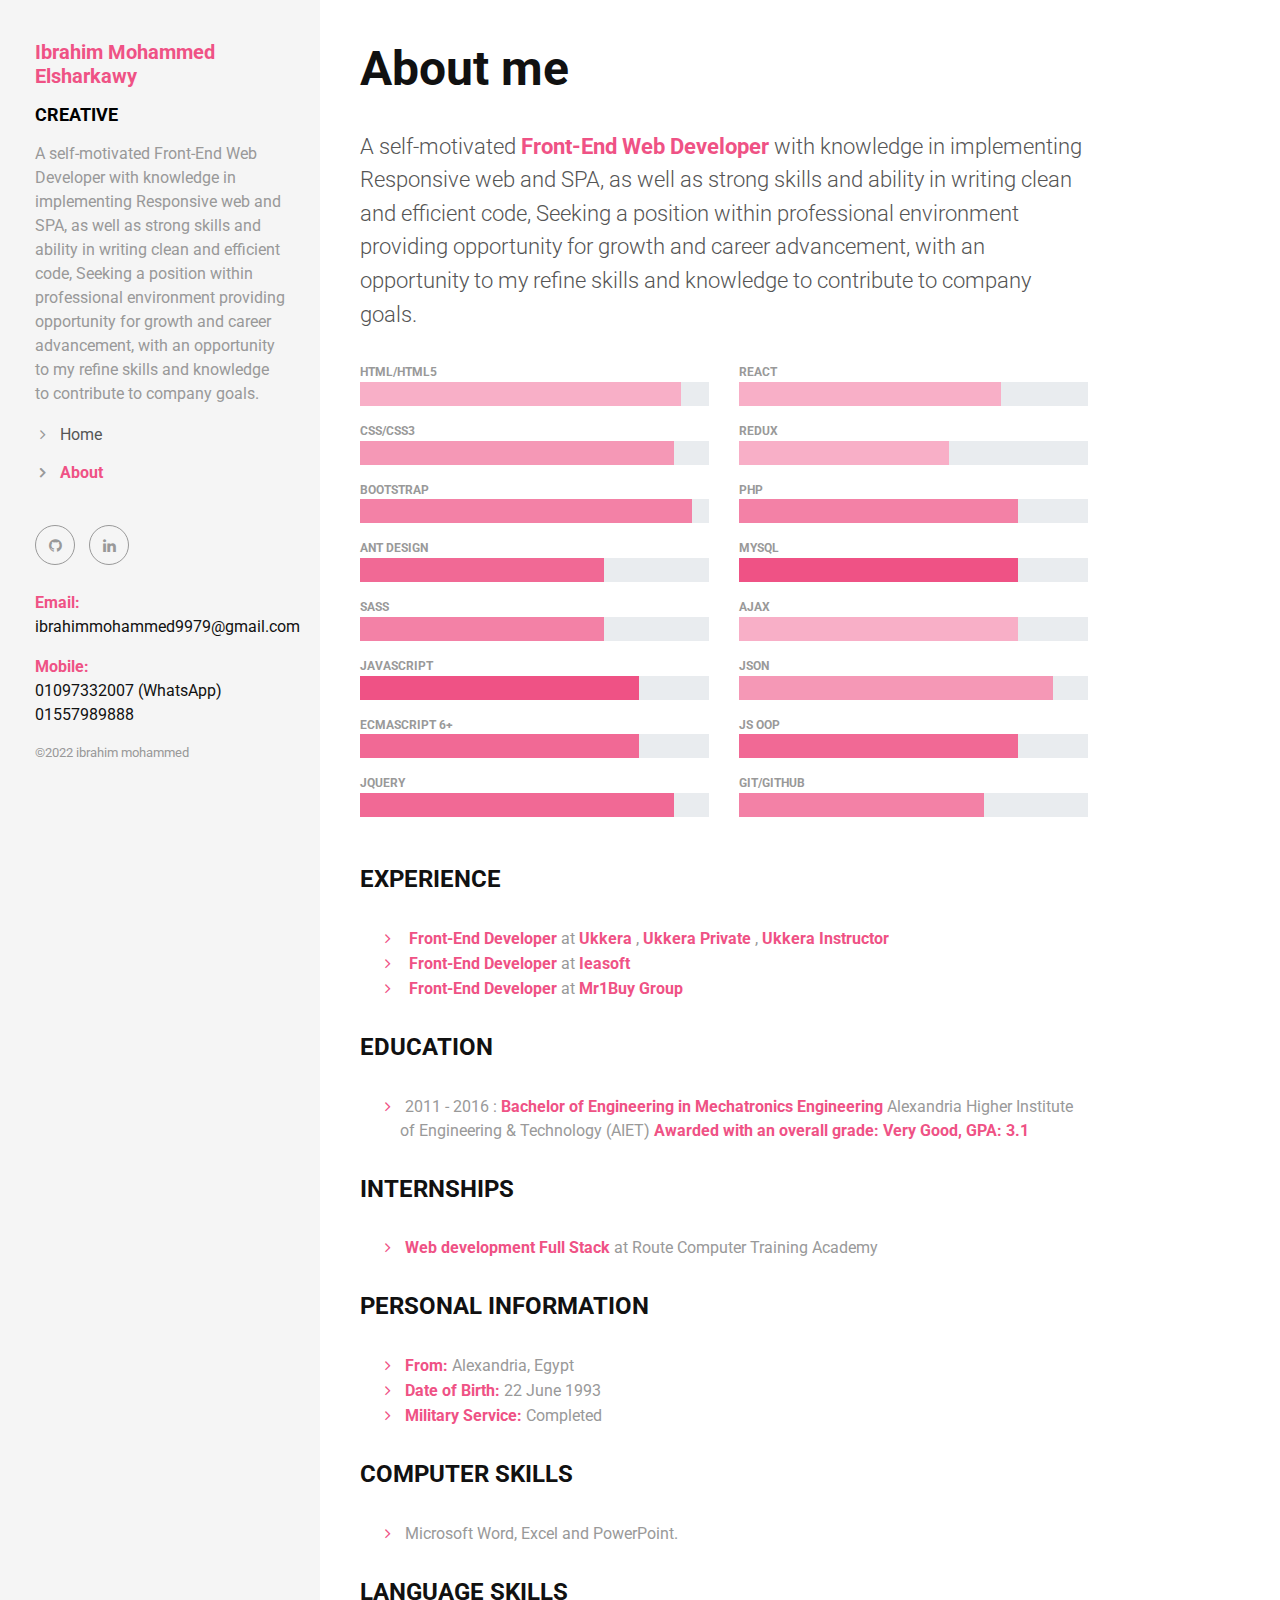
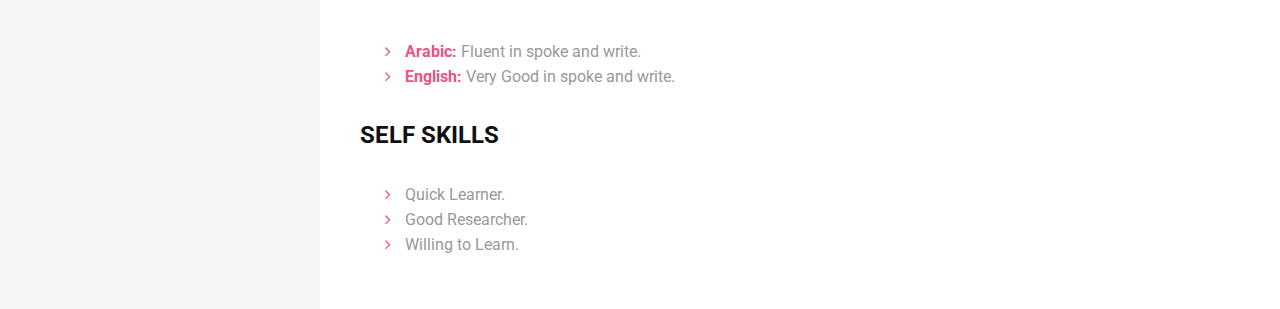
==== commit de8039b2: "edit" ====
--- a/about.html
+++ b/about.html
@@ -71,10 +71,9 @@
             <ul class="list-unstyled"><span class="pinkColor font-weight-bold">Mobile:</span>
               <li>01097332007 (WhatsApp)</li>
               <li>01557989888</li>
-              <li>01276493274</li>
             </ul>
             <div class="copyright text-center text-md-left">
-              <p class="credit">&copy;2021 ibrahim mohammed</p>
+              <p class="credit">&copy;2022 ibrahim mohammed</p>
             </div>
           </div>
         </div>
@@ -245,8 +244,26 @@
                   <li>
                     <strong class="pinkColor">Front-End Developer</strong>
                     at <strong class="pinkColor">
-                      <a href="https://mr1china.com/" target="-blank">Mr1china</a>
-                    </strong> E-commerce and Social Website
+                      <a href="https://www.ukkera.com" target="-blank">Ukkera</a>
+                    </strong>
+                    , <strong class="pinkColor">
+                      <a href="https://private.ukkera.com" target="-blank">Ukkera Private</a>
+                    </strong>
+                    , <strong class="pinkColor">
+                      <a href="https://instructor.ukkera.com" target="-blank">Ukkera Instructor</a>
+                    </strong>
+                  </li>
+                  <li>
+                    <strong class="pinkColor">Front-End Developer</strong>
+                    at <strong class="pinkColor">
+                      <a href="https://www.ieasoft.net" target="-blank">Ieasoft</a>
+                    </strong>
+                  </li>
+                  <li>
+                    <strong class="pinkColor">Front-End Developer</strong>
+                    at <strong class="pinkColor">
+                      <a href="https://mr1china.com/" target="-blank">Mr1Buy Group</a>
+                    </strong>
                   </li>
 
                 </ul>
@@ -258,7 +275,7 @@
                     <strong class="pinkColor">Awarded with an overall grade: Very Good, GPA: 3.1</strong>
                   </li>
                 </ul>
-                <h4 class="text-uppercase">Courses</h4>
+                <h4 class="text-uppercase">Internships</h4>
                 <ul>
                   <li><strong class="pinkColor">Web development Full Stack</strong> at Route Computer Training Academy
                   </li>
--- a/css/custom.css
+++ b/css/custom.css
@@ -9,7 +9,22 @@
   cursor: pointer;
 }
 .imgSty2 {
-  width: 100%;
-  height: 300px;
+  width: 150px;
+  height: 150px;
   cursor: pointer;
+  border-radius: 12px;
+  margin-right: 10px;
 }
+.cardStyle {
+  background-color: #ccc;
+  border-radius: 12px;
+  padding: 10px;
+}
+.linksTxt h4 {
+  font-size: 16px;
+}
+
+.linksTxt h3 {
+  font-size: 14px;
+  font-weight: bolder !important;
+}
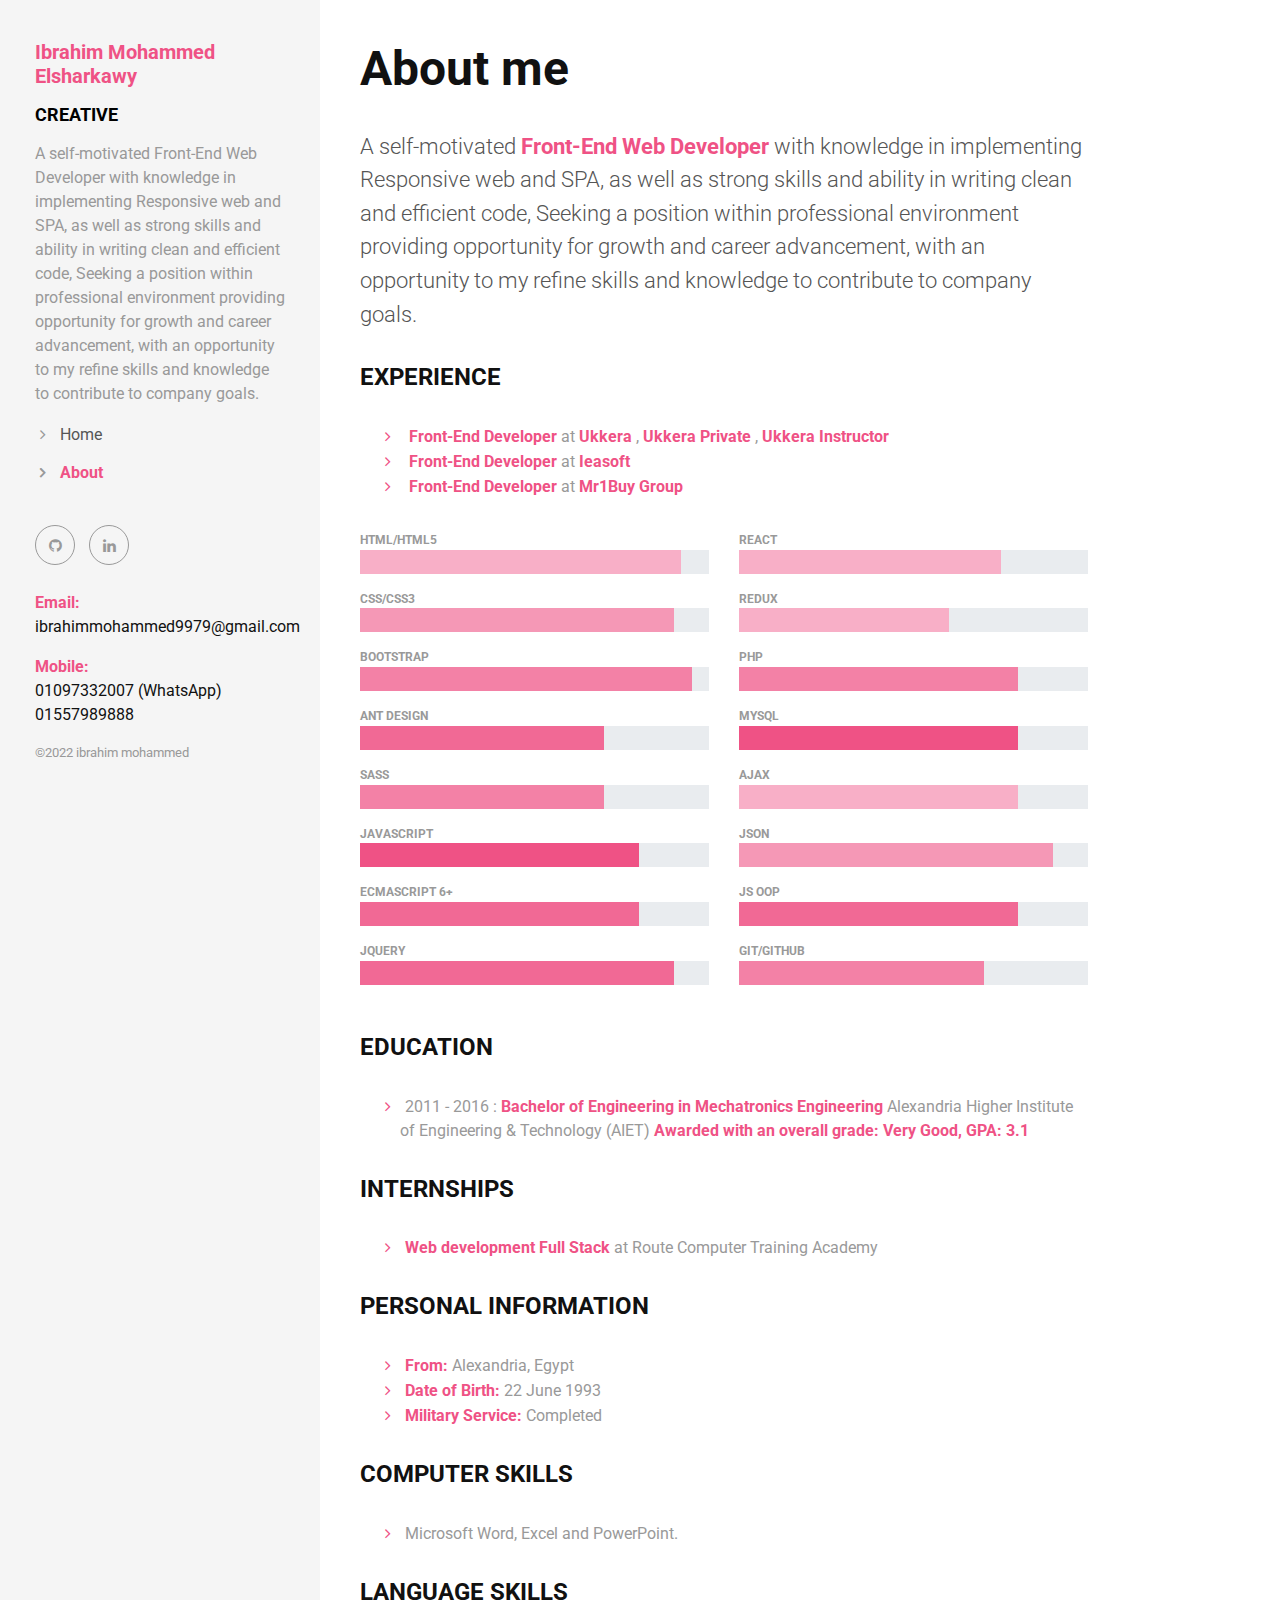
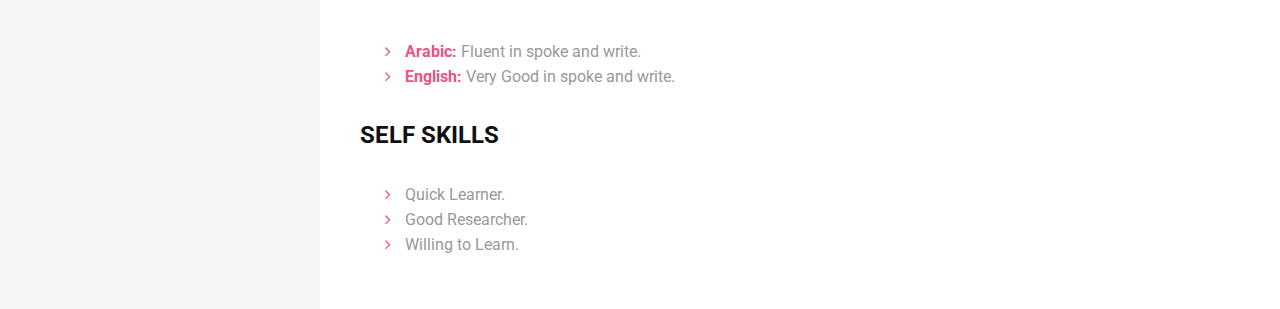
==== commit 84a0ee3a: "new" ====
--- a/about.html
+++ b/about.html
@@ -95,150 +95,6 @@
                   and SPA, as well as strong skills and ability in writing clean and efficient code, Seeking a position
                   within professional environment providing opportunity for growth and career advancement, with an
                   opportunity to my refine skills and knowledge to contribute to company goals.</p>
-                <div class="row">
-                  <div class="col-lg-6">
-                    <div class="skill-item">
-                      <div class="progress-title">HTML/HTML5</div>
-                      <div class="progress">
-                        <div role="progressbar" aria-valuenow="92" aria-valuemin="0" aria-valuemax="100"
-                          style="width: 92%;" class="progress-bar progress-bar-skill1"><span class="sr-only">92</span>
-                        </div>
-                      </div>
-                    </div>
-                    <div class="skill-item">
-                      <div class="progress-title">CSS/CSS3</div>
-                      <div class="progress">
-                        <div role="progressbar" aria-valuenow="90" aria-valuemin="0" aria-valuemax="100"
-                          style="width: 90%;" class="progress-bar progress-bar-skill2"><span class="sr-only">90</span>
-                        </div>
-                      </div>
-                    </div>
-                    <div class="skill-item">
-                      <div class="progress-title">Bootstrap</div>
-                      <div class="progress">
-                        <div role="progressbar" aria-valuenow="95" aria-valuemin="0" aria-valuemax="100"
-                          style="width: 95%;" class="progress-bar progress-bar-skill3"><span class="sr-only">95</span>
-                        </div>
-                      </div>
-                    </div>
-                    <div class="skill-item">
-                      <div class="progress-title">Ant Design</div>
-                      <div class="progress">
-                        <div role="progressbar" aria-valuenow="70" aria-valuemin="0" aria-valuemax="100"
-                          style="width: 70%;" class="progress-bar progress-bar-skill4"><span class="sr-only">70</span>
-                        </div>
-                      </div>
-                    </div>
-                    <div class="skill-item">
-                      <div class="progress-title">SASS</div>
-                      <div class="progress">
-                        <div role="progressbar" aria-valuenow="70" aria-valuemin="0" aria-valuemax="100"
-                          style="width: 70%;" class="progress-bar progress-bar-skill3"><span class="sr-only">70</span>
-                        </div>
-                      </div>
-                    </div>
-                    <div class="skill-item">
-                      <div class="progress-title">JavaScript</div>
-                      <div class="progress">
-                        <div role="progressbar" aria-valuenow="80" aria-valuemin="0" aria-valuemax="100"
-                          style="width: 80%;" class="progress-bar progress-bar-skill5"><span class="sr-only">80</span>
-                        </div>
-                      </div>
-                    </div>
-
-                    <div class="skill-item">
-                      <div class="progress-title">ECMAScript 6+</div>
-                      <div class="progress">
-                        <div role="progressbar" aria-valuenow="80" aria-valuemin="0" aria-valuemax="100"
-                          style="width: 80%;" class="progress-bar progress-bar-skill4"><span class="sr-only">80</span>
-                        </div>
-                      </div>
-                    </div>
-                    <div class="skill-item">
-                      <div class="progress-title">jQuery</div>
-                      <div class="progress">
-                        <div role="progressbar" aria-valuenow="90" aria-valuemin="0" aria-valuemax="100"
-                          style="width: 90%;" class="progress-bar progress-bar-skill4"><span class="sr-only">90</span>
-                        </div>
-                      </div>
-                    </div>
-
-
-
-
-                  </div>
-                  <div class="col-md-6">
-
-                    <div class="skill-item">
-                      <div class="progress-title">REACT</div>
-                      <div class="progress">
-                        <div role="progressbar" aria-valuenow="75" aria-valuemin="0" aria-valuemax="100"
-                          style="width: 75%;" class="progress-bar progress-bar-skill1"><span class="sr-only">75</span>
-                        </div>
-                      </div>
-                    </div>
-                    <div class="skill-item">
-                      <div class="progress-title">Redux</div>
-                      <div class="progress">
-                        <div role="progressbar" aria-valuenow="60" aria-valuemin="0" aria-valuemax="100"
-                          style="width: 60%;" class="progress-bar progress-bar-skill1"><span class="sr-only">60</span>
-                        </div>
-                      </div>
-                    </div>
-                    <div class="skill-item">
-                      <div class="progress-title">PHP</div>
-                      <div class="progress">
-                        <div role="progressbar" aria-valuenow="80" aria-valuemin="0" aria-valuemax="100"
-                          style="width: 80%;" class="progress-bar progress-bar-skill3"><span class="sr-only">80</span>
-                        </div>
-                      </div>
-                    </div>
-
-                    <div class="skill-item">
-                      <div class="progress-title">MySQL</div>
-                      <div class="progress">
-                        <div role="progressbar" aria-valuenow="80" aria-valuemin="0" aria-valuemax="100"
-                          style="width: 80%;" class="progress-bar progress-bar-skill5"><span class="sr-only">80</span>
-                        </div>
-                      </div>
-                    </div>
-
-                    <div class="skill-item">
-                      <div class="progress-title">Ajax</div>
-                      <div class="progress">
-                        <div role="progressbar" aria-valuenow="80" aria-valuemin="0" aria-valuemax="100"
-                          style="width: 80%;" class="progress-bar progress-bar-skill1"><span class="sr-only">80</span>
-                        </div>
-                      </div>
-                    </div>
-
-                    <div class="skill-item">
-                      <div class="progress-title">JSON</div>
-                      <div class="progress">
-                        <div role="progressbar" aria-valuenow="90" aria-valuemin="0" aria-valuemax="100"
-                          style="width: 90%;" class="progress-bar progress-bar-skill2"><span class="sr-only">90</span>
-                        </div>
-                      </div>
-                    </div>
-
-                    <div class="skill-item">
-                      <div class="progress-title">JS OOP</div>
-                      <div class="progress">
-                        <div role="progressbar" aria-valuenow="80" aria-valuemin="0" aria-valuemax="100"
-                          style="width: 80%;" class="progress-bar progress-bar-skill4"><span class="sr-only">80</span>
-                        </div>
-                      </div>
-                    </div>
-                    <div class="skill-item">
-                      <div class="progress-title">Git/GitHub</div>
-                      <div class="progress">
-                        <div role="progressbar" aria-valuenow="70" aria-valuemin="0" aria-valuemax="100"
-                          style="width: 70%;" class="progress-bar progress-bar-skill3"><span class="sr-only">70</span>
-                        </div>
-                      </div>
-                    </div>
-                  </div>
-                </div>
                 <h4 class="text-uppercase">Experience</h4>
                 <ul>
                   <li>
@@ -267,6 +123,151 @@
                   </li>
 
                 </ul>
+                <div class="row">
+                  <div class="col-lg-6">
+                    <div class="skill-item">
+                      <div class="progress-title">HTML/HTML5</div>
+                      <div class="progress">
+                        <div role="progressbar" aria-valuenow="92" aria-valuemin="0" aria-valuemax="100"
+                          style="width: 92%;" class="progress-bar progress-bar-skill1"><span class="sr-only">92</span>
+                        </div>
+                      </div>
+                    </div>
+                    <div class="skill-item">
+                      <div class="progress-title">CSS/CSS3</div>
+                      <div class="progress">
+                        <div role="progressbar" aria-valuenow="90" aria-valuemin="0" aria-valuemax="100"
+                          style="width: 90%;" class="progress-bar progress-bar-skill2"><span class="sr-only">90</span>
+                        </div>
+                      </div>
+                    </div>
+                    <div class="skill-item">
+                      <div class="progress-title">Bootstrap</div>
+                      <div class="progress">
+                        <div role="progressbar" aria-valuenow="95" aria-valuemin="0" aria-valuemax="100"
+                          style="width: 95%;" class="progress-bar progress-bar-skill3"><span class="sr-only">95</span>
+                        </div>
+                      </div>
+                    </div>
+                    <div class="skill-item">
+                      <div class="progress-title">Ant Design</div>
+                      <div class="progress">
+                        <div role="progressbar" aria-valuenow="70" aria-valuemin="0" aria-valuemax="100"
+                          style="width: 70%;" class="progress-bar progress-bar-skill4"><span class="sr-only">70</span>
+                        </div>
+                      </div>
+                    </div>
+                    <div class="skill-item">
+                      <div class="progress-title">SASS</div>
+                      <div class="progress">
+                        <div role="progressbar" aria-valuenow="70" aria-valuemin="0" aria-valuemax="100"
+                          style="width: 70%;" class="progress-bar progress-bar-skill3"><span class="sr-only">70</span>
+                        </div>
+                      </div>
+                    </div>
+                    <div class="skill-item">
+                      <div class="progress-title">JavaScript</div>
+                      <div class="progress">
+                        <div role="progressbar" aria-valuenow="80" aria-valuemin="0" aria-valuemax="100"
+                          style="width: 80%;" class="progress-bar progress-bar-skill5"><span class="sr-only">80</span>
+                        </div>
+                      </div>
+                    </div>
+
+                    <div class="skill-item">
+                      <div class="progress-title">ECMAScript 6+</div>
+                      <div class="progress">
+                        <div role="progressbar" aria-valuenow="80" aria-valuemin="0" aria-valuemax="100"
+                          style="width: 80%;" class="progress-bar progress-bar-skill4"><span class="sr-only">80</span>
+                        </div>
+                      </div>
+                    </div>
+                    <div class="skill-item">
+                      <div class="progress-title">jQuery</div>
+                      <div class="progress">
+                        <div role="progressbar" aria-valuenow="90" aria-valuemin="0" aria-valuemax="100"
+                          style="width: 90%;" class="progress-bar progress-bar-skill4"><span class="sr-only">90</span>
+                        </div>
+                      </div>
+                    </div>
+
+
+
+
+                  </div>
+                  <div class="col-md-6">
+
+                    <div class="skill-item">
+                      <div class="progress-title">REACT</div>
+                      <div class="progress">
+                        <div role="progressbar" aria-valuenow="75" aria-valuemin="0" aria-valuemax="100"
+                          style="width: 75%;" class="progress-bar progress-bar-skill1"><span class="sr-only">75</span>
+                        </div>
+                      </div>
+                    </div>
+                    <div class="skill-item">
+                      <div class="progress-title">Redux</div>
+                      <div class="progress">
+                        <div role="progressbar" aria-valuenow="60" aria-valuemin="0" aria-valuemax="100"
+                          style="width: 60%;" class="progress-bar progress-bar-skill1"><span class="sr-only">60</span>
+                        </div>
+                      </div>
+                    </div>
+                    <div class="skill-item">
+                      <div class="progress-title">PHP</div>
+                      <div class="progress">
+                        <div role="progressbar" aria-valuenow="80" aria-valuemin="0" aria-valuemax="100"
+                          style="width: 80%;" class="progress-bar progress-bar-skill3"><span class="sr-only">80</span>
+                        </div>
+                      </div>
+                    </div>
+
+                    <div class="skill-item">
+                      <div class="progress-title">MySQL</div>
+                      <div class="progress">
+                        <div role="progressbar" aria-valuenow="80" aria-valuemin="0" aria-valuemax="100"
+                          style="width: 80%;" class="progress-bar progress-bar-skill5"><span class="sr-only">80</span>
+                        </div>
+                      </div>
+                    </div>
+
+                    <div class="skill-item">
+                      <div class="progress-title">Ajax</div>
+                      <div class="progress">
+                        <div role="progressbar" aria-valuenow="80" aria-valuemin="0" aria-valuemax="100"
+                          style="width: 80%;" class="progress-bar progress-bar-skill1"><span class="sr-only">80</span>
+                        </div>
+                      </div>
+                    </div>
+
+                    <div class="skill-item">
+                      <div class="progress-title">JSON</div>
+                      <div class="progress">
+                        <div role="progressbar" aria-valuenow="90" aria-valuemin="0" aria-valuemax="100"
+                          style="width: 90%;" class="progress-bar progress-bar-skill2"><span class="sr-only">90</span>
+                        </div>
+                      </div>
+                    </div>
+
+                    <div class="skill-item">
+                      <div class="progress-title">JS OOP</div>
+                      <div class="progress">
+                        <div role="progressbar" aria-valuenow="80" aria-valuemin="0" aria-valuemax="100"
+                          style="width: 80%;" class="progress-bar progress-bar-skill4"><span class="sr-only">80</span>
+                        </div>
+                      </div>
+                    </div>
+                    <div class="skill-item">
+                      <div class="progress-title">Git/GitHub</div>
+                      <div class="progress">
+                        <div role="progressbar" aria-valuenow="70" aria-valuemin="0" aria-valuemax="100"
+                          style="width: 70%;" class="progress-bar progress-bar-skill3"><span class="sr-only">70</span>
+                        </div>
+                      </div>
+                    </div>
+                  </div>
+                </div>
+
                 <h4 class="text-uppercase">Education</h4>
                 <ul>
                   <li>2011 - 2016 : <strong class="pinkColor">Bachelor of Engineering in Mechatronics
--- a/css/custom.css
+++ b/css/custom.css
@@ -12,13 +12,13 @@
   width: 150px;
   height: 150px;
   cursor: pointer;
-  border-radius: 12px;
+  border-radius: 12px 0 0 12px;
   margin-right: 10px;
 }
 .cardStyle {
-  background-color: #ccc;
+  background-color: #fff;
   border-radius: 12px;
-  padding: 10px;
+  box-shadow: 0 3px 6px 0 rgba(0, 0, 0, 0.16);
 }
 .linksTxt h4 {
   font-size: 16px;
